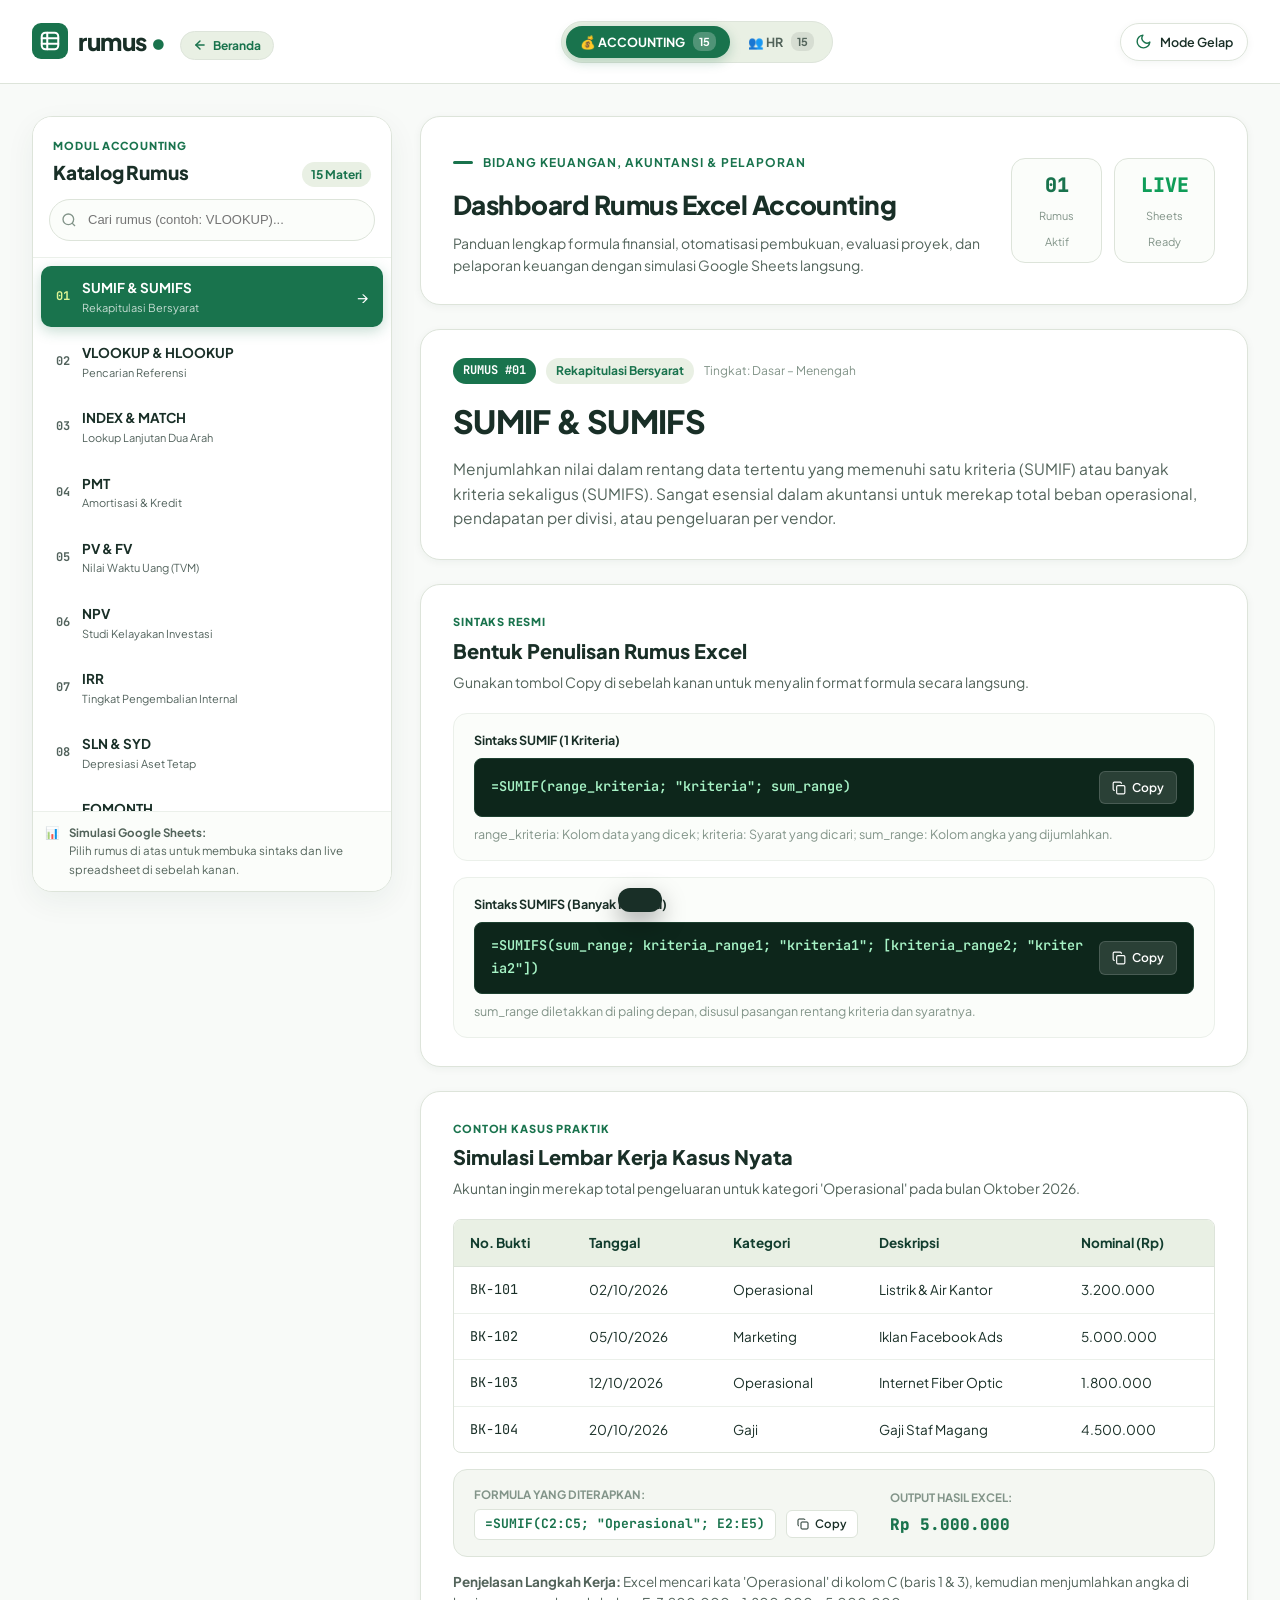
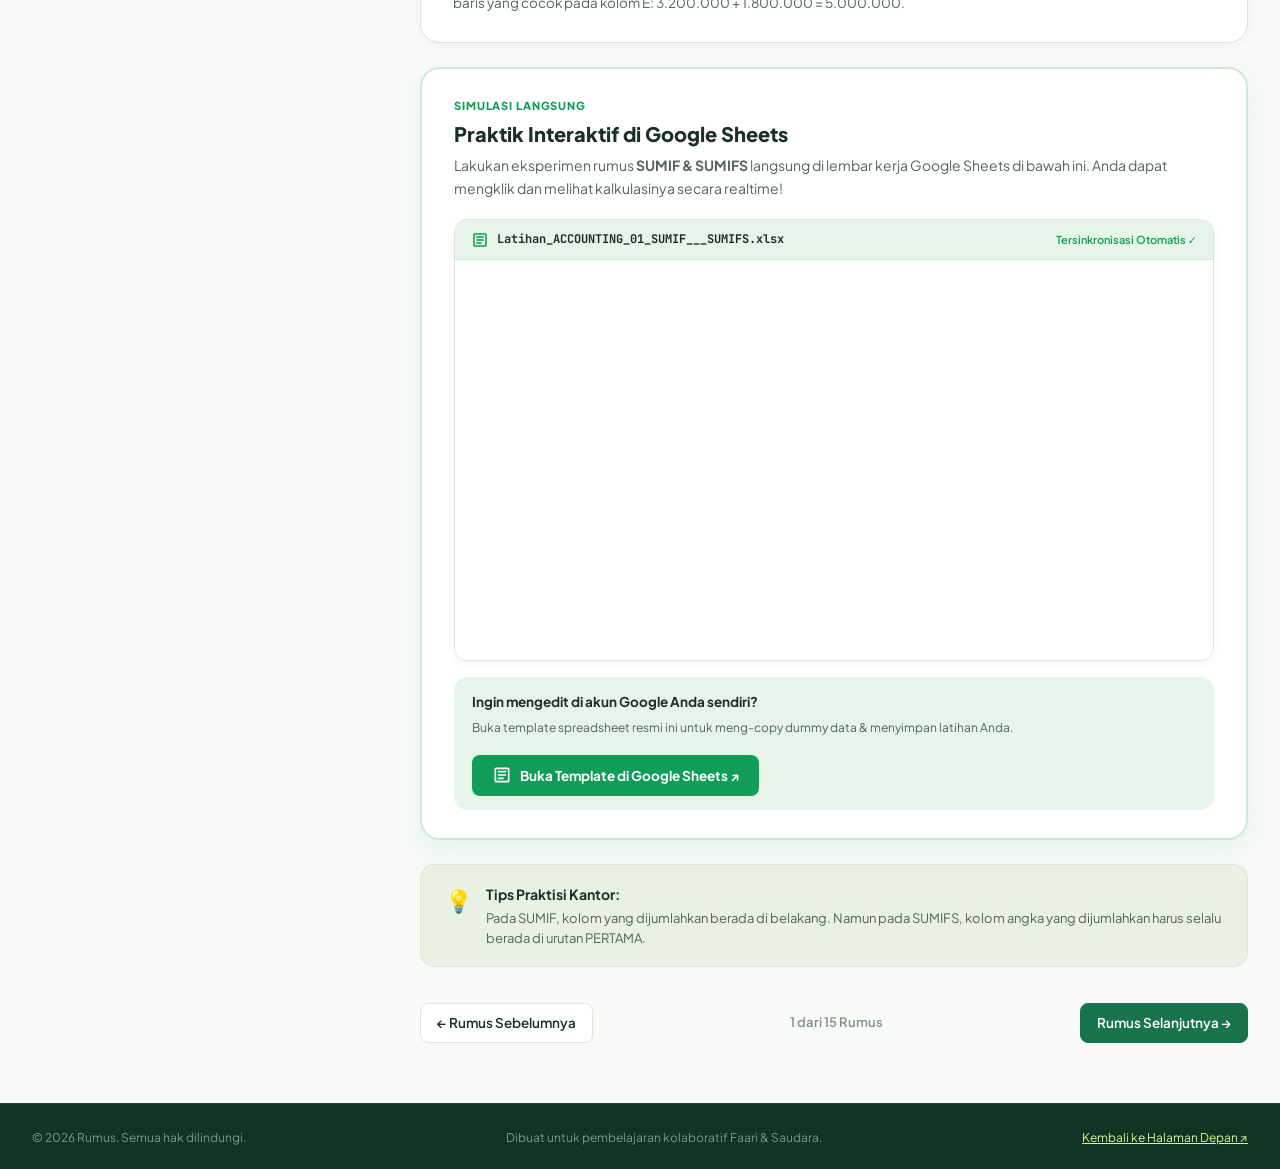
==== course.html @ 9527edfc "feat: restructure into multi-page setup with index.html landing page and course.html dashboard" ====
<!DOCTYPE html>
<html lang="id">
<head>
  <meta charset="UTF-8" />
  <meta name="viewport" content="width=device-width, initial-scale=1.0" />
  <meta name="description" content="Dashboard Interaktif Belajar 30 Rumus Excel Terpenting untuk Accounting & HR dengan Simulasi Live Google Sheets, Dark Mode, Pencarian Cepat, dan Studi Kasus Riil." />
  <title>Dashboard Belajar — Kuasai Excel untuk Accounting &amp; HR</title>

  <!-- Prevent Flash of Unstyled Theme (FOUT) -->
  <script>
    try {
      if (localStorage.getItem("rumus_theme") === "dark") {
        document.documentElement.classList.add("dark-mode");
      }
    } catch(e) {}
  </script>

  <!-- Favicon -->
  <link id="favicon" rel="icon" type="image/svg+xml"
    href="data:image/svg+xml,%3Csvg xmlns='http://www.w3.org/2000/svg' viewBox='0 0 64 64'%3E%3Crect x='4' y='4' width='56' height='56' rx='14' fill='%2319734D'/%3E%3Cpath d='M20 18l8 14-8 14h7l4.5-9 4.5 9h7l-8-14 8-14h-7l-4.5 9-4.5-9z' fill='%23fff'/%3E%3C/svg%3E" />

  <!-- Google Fonts: Plus Jakarta Sans & JetBrains Mono -->
  <link rel="preconnect" href="https://fonts.googleapis.com" />
  <link rel="preconnect" href="https://fonts.gstatic.com" crossorigin />
  <link href="https://fonts.googleapis.com/css2?family=Plus+Jakarta+Sans:wght@400;500;600;700;800&family=JetBrains+Mono:ital,wght@0,400;0,500;0,600;0,700;1,400&display=swap" rel="stylesheet" />

  <link rel="stylesheet" href="style.css" />
</head>
<body class="page-course">

  <!-- ================= 1. DASHBOARD TOPBAR ================= -->
  <header class="navbar navbar--course" id="navbar">
    <div class="container navbar__inner">
      <div class="navbar__brand-group">
        <a href="index.html" class="brand" aria-label="Kembali ke beranda">
          <span class="brand__icon">
            <svg width="22" height="22" viewBox="0 0 24 24" fill="none" stroke="currentColor" stroke-width="2.2" stroke-linecap="round" stroke-linejoin="round">
              <rect width="18" height="18" x="3" y="3" rx="4"/>
              <path d="M3 9h18M3 15h18M9 3v18"/>
            </svg>
          </span>
          <span class="brand__title">rumus <span class="brand__dot">•</span></span>
        </a>
        <a href="index.html" class="brand-back-pill" title="Kembali ke Halaman Depan">
          <svg width="14" height="14" viewBox="0 0 24 24" fill="none" stroke="currentColor" stroke-width="2.5" stroke-linecap="round" stroke-linejoin="round">
            <line x1="19" y1="12" x2="5" y2="12"></line>
            <polyline points="12 19 5 12 12 5"></polyline>
          </svg>
          <span>Beranda</span>
        </a>
      </div>

      <!-- Module Switcher Pill (ACCOUNTING vs HR) -->
      <div class="category-nav" role="tablist" aria-label="Pilih Modul Aktif">
        <button class="category-btn is-active" id="catBtnAccounting" role="tab" aria-selected="true" data-category="accounting" title="Buka Modul Accounting (15 Rumus)">
          <span>💰 ACCOUNTING</span>
          <span class="count-tag">15</span>
        </button>
        <button class="category-btn" id="catBtnHr" role="tab" aria-selected="false" data-category="hr" title="Buka Modul HR (15 Rumus)">
          <span>👥 HR</span>
          <span class="count-tag">15</span>
        </button>
      </div>

      <!-- Actions: Dark Mode & Mobile Sidebar Toggle -->
      <div class="navbar__actions">
        <!-- Dark Mode Toggle Button -->
        <button class="theme-toggle-btn" id="themeToggleBtn" aria-label="Ubah tema tampilan (Terang / Gelap)" title="Ubah tema (Terang / Gelap)">
          <span class="theme-icon theme-icon--sun">
            <svg width="17" height="17" viewBox="0 0 24 24" fill="none" stroke="currentColor" stroke-width="2" stroke-linecap="round" stroke-linejoin="round">
              <circle cx="12" cy="12" r="5"/>
              <line x1="12" y1="1" x2="12" y2="3"/><line x1="12" y1="21" x2="12" y2="23"/>
              <line x1="4.22" y1="4.22" x2="5.64" y2="5.64"/><line x1="18.36" y1="18.36" x2="19.78" y2="19.78"/>
              <line x1="1" y1="12" x2="3" y2="12"/><line x1="21" y1="12" x2="23" y2="12"/>
              <line x1="4.22" y1="19.78" x2="5.64" y2="18.36"/><line x1="18.36" y1="5.64" x2="19.78" y2="4.22"/>
            </svg>
          </span>
          <span class="theme-icon theme-icon--moon">
            <svg width="17" height="17" viewBox="0 0 24 24" fill="none" stroke="currentColor" stroke-width="2" stroke-linecap="round" stroke-linejoin="round">
              <path d="M21 12.79A9 9 0 1 1 11.21 3 7 7 0 0 0 21 12.79z"/>
            </svg>
          </span>
          <span class="theme-label" id="themeLabelText">Mode Gelap</span>
        </button>

        <!-- Mobile Sidebar Toggle -->
        <button class="btn btn--outline btn--sm sidebar-mobile-toggle" id="sidebarToggle" aria-label="Buka daftar rumus">
          <svg width="16" height="16" viewBox="0 0 24 24" fill="none" stroke="currentColor" stroke-width="2">
            <line x1="3" y1="12" x2="21" y2="12"></line>
            <line x1="3" y1="6" x2="21" y2="6"></line>
            <line x1="3" y1="18" x2="21" y2="18"></line>
          </svg>
          <span>Daftar Rumus</span>
        </button>
      </div>
    </div>
  </header>

  <!-- ================= 2. MAIN DASHBOARD WORKBENCH ================= -->
  <main class="course-main">
    <div class="container dashboard-layout">
      
      <!-- ================= LEFT SIDEBAR (STICKY SEARCH + FORMULA LIST) ================= -->
      <aside class="sidebar" id="dashboardSidebar">
        <!-- Sticky Search Header -->
        <div class="sidebar__top-sticky">
          <div class="sidebar__header">
            <div class="sidebar__title-wrap">
              <span class="sidebar__subtitle" id="sidebarCategoryLabel">MODUL ACCOUNTING</span>
              <h1 class="sidebar__title">Katalog Rumus</h1>
            </div>
            <span class="sidebar__counter" id="formulaCounter">15 Materi</span>
          </div>

          <!-- Sticky Search Bar -->
          <div class="sidebar-search">
            <div class="sidebar-search__wrapper">
              <svg class="search-icon" width="16" height="16" viewBox="0 0 24 24" fill="none" stroke="currentColor" stroke-width="2">
                <circle cx="11" cy="11" r="8"/><path d="m21 21-4.3-4.3"/>
              </svg>
              <input 
                type="search" 
                id="sidebarSearchInput" 
                class="sidebar-search__input" 
                placeholder="Cari rumus (contoh: VLOOKUP)..." 
                aria-label="Cari rumus di sidebar" 
                autocomplete="off"
              />
              <button type="button" id="searchClearBtn" class="search-clear-btn" aria-label="Hapus pencarian" hidden>×</button>
            </div>
          </div>
        </div>

        <!-- Formula List Container (Scrollable) -->
        <nav class="sidebar__list" id="formulaSidebarList" role="tablist" aria-orientation="vertical">
          <!-- Populated by script.js -->
        </nav>

        <!-- Sidebar Footer Tip -->
        <div class="sidebar__footer">
          <div class="tip-card">
            <div class="tip-card__icon">📊</div>
            <div class="tip-card__text">
              <strong>Simulasi Google Sheets:</strong>
              <p>Pilih rumus di atas untuk membuka sintaks dan live spreadsheet di sebelah kanan.</p>
            </div>
          </div>
        </div>
      </aside>

      <!-- ================= RIGHT CONTENT AREA ================= -->
      <section class="content-stage" id="contentStage">
        <!-- Overview Banner -->
        <div class="content-banner" id="moduleBanner">
          <div class="content-banner__text">
            <div class="tag-label">
              <span class="tag-label__bar"></span>
              <span id="bannerTagText">BIDANG KEUANGAN, AKUNTANSI &amp; PELAPORAN</span>
            </div>
            <h2 class="content-banner__title" id="bannerTitle">Dashboard Rumus Excel Accounting</h2>
            <p class="content-banner__desc" id="bannerDesc">
              Panduan lengkap formula finansial, otomatisasi pembukuan, evaluasi proyek, dan pelaporan keuangan dengan simulasi Google Sheets langsung.
            </p>
          </div>
          <div class="content-banner__stats">
            <div class="stat-pill">
              <strong id="statActiveNum">01</strong>
              <span>Rumus Aktif</span>
            </div>
            <div class="stat-pill">
              <strong style="color: #0F9D58;">LIVE</strong>
              <span>Sheets Ready</span>
            </div>
          </div>
        </div>

        <!-- Formula Detail Container (Dynamic Content) -->
        <article class="formula-view" id="formulaDetailContainer">
          <!-- Populated by script.js -->
        </article>
      </section>

    </div>
  </main>

  <!-- ================= 3. FOOTER ================= -->
  <footer class="footer-dark footer-dark--compact">
    <div class="container footer-dark__inner">
      <div class="footer-bottom">
        <p>© 2026 Rumus. Semua hak dilindungi.</p>
        <p>Dibuat untuk pembelajaran kolaboratif Faari &amp; Saudara.</p>
        <p><a href="index.html" style="color: var(--c-lime); text-decoration: underline;">Kembali ke Halaman Depan ↗</a></p>
      </div>
    </div>
  </footer>

  <!-- Toast Notification Pop-up -->
  <div class="toast" id="toast" role="status" aria-live="polite"></div>

  <!-- JavaScript Bundle -->
  <script src="script.js"></script>
</body>
</html>
---- style.css ----
/* ==========================================================
   rumus • — Master Unified Stylesheet
   Kombinasi Sempurna Desain Figma Asli + Dashboard 30 Rumus:
   1. Navbar Lengkap & Responsif dengan Menu Utama & Kategori Switcher
   2. Hero Section dengan Live Excel Interactive Mockup
   3. Strip 3 Keunggulan (30 Formula, Live Google Sheets, 1-Click Copy)
   4. 3 Kartu Kursus Pilihan dengan visual tabel & grafik
   5. Interactive Workbench Dashboard (Sidebar Sticky Search + Content Stage)
   6. Live Google Sheets Embedded Simulator & CTA Button (#0F9D58)
   7. Standalone Practice Tables dengan Realtime Cleansing Demo
   8. Dark Forest Green Footer
   9. Full Dark Mode Support dengan CSS Variables & Transisi Mulus
   ========================================================== */

/* ---------- 1. Design Variables & Color Palettes ---------- */
:root {
  /* Brand Green Tones */
  --c-primary: #19734d;          /* Hijau rumus utama */
  --c-primary-hover: #12573a;
  --c-primary-dark: #123d2e;     /* Deep forest green */
  --c-lime: #ddf494;             /* Aksen neon / stiker */
  --c-lime-dark: #123d2e;

  /* Google Sheets Brand Colors */
  --c-sheets: #0F9D58;           /* Google Sheets official green */
  --c-sheets-hover: #0b8043;
  --c-sheets-light: #e6f4ea;
  --c-sheets-border: #ceead6;

  /* Theme Dependent Colors (Light Mode Default) */
  --c-bg: #f8faf8;               /* Background halaman */
  --c-surface: #ffffff;          /* Background kartu & sidebar */
  --c-surface-subtle: #fbfdfa;   /* Subtle background */
  --c-topbar-bg: rgba(255, 255, 255, 0.94);
  --c-text-main: #192f27;        /* Teks judul utama */
  --c-text-body: #53645b;        /* Teks paragraf / deskripsi */
  --c-text-muted: #829489;       /* Teks sekunder / placeholder */
  
  --c-border: #dde4da;           /* Garis batas kartu */
  --c-border-light: #ebf0ea;     /* Garis batas halus */
  --c-border-hover: #19734d;

  --c-sage-card: #e9f0e4;        /* Latar kartu aksen & active tab */
  --c-sage-light: #f4f7f2;       /* Baris alternate / formula background */
  
  --c-footer-bg: #0f3525;        /* Dark green background footer */
  --c-footer-text: #a4beaf;

  /* Code Block Colors (Terminal style) */
  --c-code-bg: #0d261b;          /* Dark code block background */
  --c-code-text: #a7f3c6;        /* Green phosphor code text */
  --c-code-border: #1d4030;      /* Code block border */
  --c-copy-bg: rgba(255, 255, 255, 0.12);
  --c-copy-text: #ffffff;
  --c-copy-hover: #19734d;

  /* Dimensions & Radius */
  --nav-h: 84px;
  --sidebar-w: 360px;
  --radius-sm: 8px;
  --radius-md: 14px;
  --radius-lg: 20px;
  --radius-pill: 9999px;

  /* Shadows */
  --shadow-sm: 0 2px 8px rgba(18, 61, 46, 0.05);
  --shadow-card: 0 10px 30px rgba(18, 61, 46, 0.06);
  --shadow-hover: 0 14px 34px rgba(18, 61, 46, 0.12);
  --shadow-sheet: 0 20px 48px rgba(18, 61, 46, 0.08);

  /* Fonts */
  --font-sans: 'Plus Jakarta Sans', system-ui, -apple-system, sans-serif;
  --font-mono: 'JetBrains Mono', Consolas, monospace;

  /* Transitions */
  --theme-transition: background-color 0.25s ease, color 0.25s ease, border-color 0.25s ease, box-shadow 0.25s ease;
}

/* ---------- 2. Dark Mode Overrides ---------- */
html.dark-mode,
body.dark-mode {
  --c-primary: #21a366;          /* Hijau lebih cerah untuk kontras dark */
  --c-primary-hover: #2ec17b;
  --c-primary-dark: #0a1b12;

  --c-sheets-light: #132b1d;
  --c-sheets-border: #1f4a2f;

  --c-bg: #0c1511;               /* Deep dark forest background */
  --c-surface: #122119;          /* Dark card surface */
  --c-surface-subtle: #0f1c15;
  --c-topbar-bg: rgba(18, 33, 25, 0.94);
  --c-text-main: #f0f7f2;        /* Bright clean text */
  --c-text-body: #a9beaf;        /* Muted light text */
  --c-text-muted: #6e8475;

  --c-border: #213a2d;           /* Dark borders */
  --c-border-light: #192d22;
  --c-border-hover: #21a366;

  --c-sage-card: #183324;        /* Dark sage container */
  --c-sage-light: #14281e;       /* Dark alternate row */

  --c-footer-bg: #070d0a;        /* Even darker footer */
  --c-footer-text: #8ea797;

  /* Code block */
  --c-code-bg: #08120c;
  --c-code-text: #6ee7b7;
  --c-code-border: #1a3827;
  --c-copy-bg: rgba(255, 255, 255, 0.08);
  --c-copy-text: #e2ebe5;
  --c-copy-hover: #21a366;

  --shadow-sm: 0 2px 8px rgba(0, 0, 0, 0.35);
  --shadow-card: 0 10px 30px rgba(0, 0, 0, 0.45);
  --shadow-hover: 0 14px 34px rgba(0, 0, 0, 0.6);
  --shadow-sheet: 0 20px 48px rgba(0, 0, 0, 0.5);
}

/* ---------- 3. Reset & Base Typography ---------- */
*, *::before, *::after {
  box-sizing: border-box;
  margin: 0;
  padding: 0;
  transition: var(--theme-transition);
}

*::before, *::after {
  transition: none;
}

html {
  scroll-behavior: smooth;
  scroll-padding-top: calc(var(--nav-h) + 16px);
}

body {
  font-family: var(--font-sans);
  background-color: var(--c-bg);
  color: var(--c-text-main);
  line-height: 1.6;
  -webkit-font-smoothing: antialiased;
}

a {
  color: inherit;
  text-decoration: none;
}

button {
  font: inherit;
  cursor: pointer;
  border: none;
  background: none;
  color: inherit;
}

.container {
  width: 100%;
  max-width: 1440px;
  margin-inline: auto;
  padding-inline: 32px;
}

.text-right { text-align: right !important; }
.font-mono { font-family: var(--font-mono) !important; }
.font-medium { font-weight: 500 !important; }
.font-semibold { font-weight: 600 !important; }

/* Buttons */
.btn {
  display: inline-flex;
  align-items: center;
  justify-content: center;
  gap: 8px;
  font-weight: 600;
  border-radius: var(--radius-sm);
  transition: all 0.2s cubic-bezier(0.4, 0, 0.2, 1);
  white-space: nowrap;
}

.btn:hover {
  transform: translateY(-2px);
}

.btn--primary {
  background: var(--c-primary);
  color: #ffffff;
  border: 1px solid var(--c-primary);
}

.btn--primary:hover {
  background: var(--c-primary-hover);
  border-color: var(--c-primary-hover);
  box-shadow: 0 6px 20px rgba(25, 115, 77, 0.3);
}

.btn--outline {
  background: var(--c-surface);
  color: var(--c-text-main);
  border: 1px solid var(--c-border);
}

.btn--outline:hover {
  border-color: var(--c-primary);
  background: var(--c-sage-card);
  color: var(--c-primary);
}

.btn--sm {
  height: 40px;
  padding: 0 16px;
  font-size: 13.5px;
}

.btn--lg {
  height: 52px;
  padding: 0 24px;
  font-size: 15px;
  border-radius: 10px;
}

/* Tag label with green line (— AKADEMI EXCEL...) */
.tag-label {
  display: inline-flex;
  align-items: center;
  gap: 10px;
  font-size: 12px;
  font-weight: 700;
  letter-spacing: 0.08em;
  color: var(--c-primary);
  text-transform: uppercase;
  margin-bottom: 12px;
}

.tag-label__bar {
  width: 20px;
  height: 3px;
  background-color: var(--c-primary);
  border-radius: 2px;
}

/* ==========================================================
   4. MAIN NAVBAR
   ========================================================== */
.navbar {
  position: sticky;
  top: 0;
  z-index: 200;
  height: var(--nav-h);
  background: var(--c-topbar-bg);
  backdrop-filter: blur(14px);
  border-bottom: 1px solid var(--c-border);
}

.navbar__inner {
  height: 100%;
  display: flex;
  align-items: center;
  justify-content: space-between;
  gap: 20px;
}

/* Brand */
.brand {
  display: inline-flex;
  align-items: center;
  gap: 10px;
}

.brand__icon {
  width: 36px;
  height: 36px;
  border-radius: 9px;
  background: var(--c-primary);
  color: #ffffff;
  display: grid;
  place-items: center;
  transition: transform 0.2s ease;
}

.brand:hover .brand__icon {
  transform: rotate(-6deg) scale(1.05);
}

.brand__title {
  font-size: 24px;
  font-weight: 800;
  letter-spacing: -0.02em;
  color: var(--c-text-main);
}

.brand__dot {
  color: var(--c-primary);
}

/* Main Nav Menu */
.nav-links {
  display: flex;
  align-items: center;
  gap: 24px;
}

.nav-link {
  font-size: 14.5px;
  font-weight: 600;
  color: var(--c-text-body);
  padding: 6px 4px;
  position: relative;
  transition: color 0.2s;
}

.nav-link:hover,
.nav-link.is-active {
  color: var(--c-primary);
}

.nav-link.is-active::after {
  content: "";
  position: absolute;
  bottom: -4px;
  left: 0;
  right: 0;
  height: 2px;
  background: var(--c-primary);
  border-radius: 2px;
}

.navbar__actions {
  display: flex;
  align-items: center;
  gap: 12px;
}

/* Category Pill Switcher in Navbar */
.category-nav {
  display: inline-flex;
  background: var(--c-sage-card);
  border: 1px solid var(--c-border);
  border-radius: var(--radius-pill);
  padding: 4px;
  gap: 4px;
}

.category-btn {
  display: inline-flex;
  align-items: center;
  gap: 8px;
  padding: 6px 14px;
  border-radius: var(--radius-pill);
  font-size: 12.5px;
  font-weight: 700;
  color: var(--c-text-body);
  transition: all 0.2s ease;
}

.category-btn:hover {
  color: var(--c-text-main);
}

.category-btn.is-active {
  background: var(--c-primary);
  color: #ffffff;
  box-shadow: 0 4px 12px rgba(25, 115, 77, 0.25);
}

.category-btn .count-tag {
  font-size: 11px;
  font-weight: 700;
  background: rgba(255, 255, 255, 0.24);
  padding: 1px 6px;
  border-radius: 8px;
}

.category-btn:not(.is-active) .count-tag {
  background: rgba(0, 0, 0, 0.08);
  color: var(--c-text-body);
}

/* Dark Mode Toggle Button */
.theme-toggle-btn {
  display: inline-flex;
  align-items: center;
  gap: 8px;
  height: 38px;
  padding: 0 14px;
  background: var(--c-surface);
  border: 1px solid var(--c-border);
  border-radius: var(--radius-pill);
  color: var(--c-text-main);
  font-size: 12.5px;
  font-weight: 600;
  box-shadow: var(--shadow-sm);
  transition: all 0.2s ease;
}

.theme-toggle-btn:hover {
  border-color: var(--c-primary);
  color: var(--c-primary);
  transform: translateY(-1px);
}

.theme-icon {
  display: inline-flex;
  align-items: center;
  justify-content: center;
  color: var(--c-primary);
}

html:not(.dark-mode) .theme-icon--sun { display: none; }
html:not(.dark-mode) .theme-icon--moon { display: inline-flex; }

html.dark-mode .theme-icon--sun { display: inline-flex; color: var(--c-lime); }
html.dark-mode .theme-icon--moon { display: none; }

.navbar__toggle {
  display: none;
  flex-direction: column;
  justify-content: center;
  gap: 5px;
  width: 38px;
  height: 38px;
  padding: 8px;
  background: var(--c-surface);
  border: 1px solid var(--c-border);
  border-radius: var(--radius-sm);
}

.navbar__toggle span {
  display: block;
  width: 100%;
  height: 2px;
  background: var(--c-text-main);
  border-radius: 2px;
  transition: transform 0.2s, opacity 0.2s;
}

/* ==========================================================
   5. HERO SECTION (FIGMA SPEC)
   ========================================================== */
.hero {
  padding: 56px 0 80px;
  position: relative;
  overflow: hidden;
}

.hero__inner {
  display: grid;
  grid-template-columns: 1.05fr 1.15fr;
  align-items: center;
  gap: 60px;
}

.hero__title {
  font-size: 52px;
  font-weight: 800;
  line-height: 1.12;
  letter-spacing: -0.03em;
  color: var(--c-text-main);
  margin-bottom: 20px;
}

.text-highlight {
  color: var(--c-primary);
}

.hero__desc {
  font-size: 17px;
  line-height: 1.65;
  color: var(--c-text-body);
  margin-bottom: 32px;
  max-width: 520px;
}

.hero__actions {
  display: flex;
  align-items: center;
  gap: 14px;
  flex-wrap: wrap;
  margin-bottom: 28px;
}

.hero__subnote {
  display: flex;
  align-items: center;
  gap: 8px;
  font-size: 13.5px;
  color: var(--c-text-muted);
}

.check-icon {
  color: var(--c-primary);
  flex-shrink: 0;
}

/* Visual Mockup Excel Kanan */
.hero__visual-wrap {
  position: relative;
}

.badge-sparkle {
  position: absolute;
  top: -18px;
  right: 28px;
  background: var(--c-lime);
  color: var(--c-lime-dark);
  font-size: 12px;
  font-weight: 700;
  padding: 8px 16px;
  border-radius: var(--radius-pill);
  display: inline-flex;
  align-items: center;
  gap: 6px;
  transform: rotate(3deg);
  box-shadow: 0 4px 14px rgba(0, 0, 0, 0.08);
  z-index: 10;
}

.sheet-container {
  background: var(--c-sage-card);
  border-radius: var(--radius-lg);
  padding: 24px;
  box-shadow: var(--shadow-sheet);
  border: 1px solid var(--c-border);
}

.sheet-card__top {
  display: flex;
  justify-content: space-between;
  align-items: center;
  margin-bottom: 16px;
  font-size: 12px;
  font-weight: 700;
  letter-spacing: 0.05em;
  color: var(--c-primary-dark);
}

html.dark-mode .sheet-card__top {
  color: var(--c-lime);
}

.sheet-card__top-left {
  display: flex;
  align-items: center;
  gap: 8px;
}

.sheet-card__step {
  font-family: var(--font-mono);
  background: rgba(25, 115, 77, 0.15);
  color: var(--c-primary);
  padding: 2px 8px;
  border-radius: 6px;
}

/* Inner Excel Window */
.excel-win {
  background: var(--c-surface);
  border-radius: var(--radius-md);
  border: 1px solid var(--c-border);
  overflow: hidden;
  box-shadow: var(--shadow-card);
}

.excel-win__header {
  background: var(--c-primary-dark);
  color: #ffffff;
  padding: 10px 16px;
  display: flex;
  justify-content: space-between;
  align-items: center;
  font-size: 12px;
  font-weight: 600;
}

.excel-win__file {
  font-family: var(--font-mono);
}

.excel-win__saved {
  color: var(--c-lime);
  font-size: 11px;
}

.excel-win__formula-bar {
  display: flex;
  align-items: center;
  background: var(--c-surface-subtle);
  border-bottom: 1px solid var(--c-border);
  padding: 8px 12px;
  gap: 10px;
  font-family: var(--font-mono);
  font-size: 13px;
}

.cell-id {
  font-weight: 700;
  color: var(--c-primary);
  min-width: 28px;
}

.fx-sym {
  color: var(--c-text-muted);
  font-weight: 700;
  padding-right: 6px;
  border-right: 1px solid var(--c-border);
}

.fx-text {
  color: var(--c-primary);
  font-weight: 600;
}

/* Grid Table di Mockup */
.excel-grid {
  padding: 10px 14px 14px;
}

.excel-row {
  display: grid;
  grid-template-columns: 28px 1fr 1fr 0.8fr 1.2fr;
  align-items: center;
  padding: 6px 8px;
  font-size: 12.5px;
  border-bottom: 1px solid var(--c-border-light);
}

.excel-row--col-letters {
  font-family: var(--font-mono);
  font-weight: 700;
  color: var(--c-text-muted);
  text-align: center;
  background: var(--c-surface-subtle);
  border-radius: 4px;
  border-bottom: none;
  padding: 4px 8px;
  margin-bottom: 4px;
}

.excel-row--head {
  font-weight: 700;
  color: var(--c-text-main);
  background: var(--c-sage-light);
  border-radius: 4px;
}

.excel-row.is-matched {
  background: rgba(25, 115, 77, 0.08);
}

.c--col-0 {
  font-family: var(--font-mono);
  font-size: 11px;
  color: var(--c-text-muted);
  text-align: center;
}

.excel-summary-bar {
  margin-top: 12px;
  padding: 10px 12px;
  background: var(--c-sage-card);
  border-radius: var(--radius-sm);
  display: flex;
  justify-content: space-between;
  align-items: center;
}

.summary-label {
  font-size: 12px;
  font-weight: 700;
  color: var(--c-text-main);
}

.summary-box output {
  font-family: var(--font-mono);
  font-size: 14px;
  font-weight: 700;
  color: var(--c-primary);
}

.excel-tabs {
  display: flex;
  align-items: center;
  gap: 6px;
  margin-top: 12px;
  padding-top: 10px;
  border-top: 1px solid var(--c-border-light);
  font-size: 11.5px;
}

.tab-item {
  padding: 4px 10px;
  border-radius: 4px;
  color: var(--c-text-muted);
  background: var(--c-surface-subtle);
}

.tab-item.is-active {
  background: var(--c-primary);
  color: #ffffff;
  font-weight: 600;
}

.tab-plus {
  font-weight: 700;
}

/* Floating Feedback Pill */
.feedback-pill {
  position: absolute;
  bottom: -24px;
  left: 20px;
  background: var(--c-surface);
  border: 1px solid var(--c-border);
  padding: 12px 18px;
  border-radius: var(--radius-md);
  box-shadow: var(--shadow-card);
  display: flex;
  align-items: center;
  gap: 12px;
  z-index: 10;
}

.feedback-pill__icon {
  width: 32px;
  height: 32px;
  border-radius: 50%;
  background: var(--c-primary);
  color: #ffffff;
  display: grid;
  place-items: center;
  flex-shrink: 0;
}

.feedback-pill__content strong {
  display: block;
  font-size: 13.5px;
  color: var(--c-text-main);
}

.feedback-pill__content span {
  font-size: 12px;
  color: var(--c-text-muted);
}

/* ==========================================================
   6. PERKS STRIP (3 KEUNGGULAN)
   ========================================================== */
.perks-strip {
  background: var(--c-surface);
  border-block: 1px solid var(--c-border);
  padding: 32px 0;
}

.perks-strip__inner {
  display: flex;
  align-items: center;
  justify-content: space-between;
  gap: 32px;
  flex-wrap: wrap;
}

.perks__headline {
  font-size: 20px;
  font-weight: 800;
  color: var(--c-text-main);
  max-width: 320px;
  line-height: 1.3;
}

.perk-item {
  display: flex;
  align-items: center;
  gap: 14px;
}

.perk-item__icon {
  width: 44px;
  height: 44px;
  border-radius: 12px;
  background: var(--c-sage-card);
  color: var(--c-primary);
  display: grid;
  place-items: center;
  flex-shrink: 0;
}

.perk-item__text strong {
  display: block;
  font-size: 14.5px;
  font-weight: 700;
  color: var(--c-text-main);
}

.perk-item__text span {
  font-size: 12.5px;
  color: var(--c-text-muted);
}

/* ==========================================================
   7. KURSUS PILIHAN (3 CARDS)
   ========================================================== */
.section-courses {
  padding: 80px 0;
}

.section-head-split {
  display: flex;
  justify-content: space-between;
  align-items: flex-end;
  margin-bottom: 36px;
  gap: 20px;
}

.section-head-title {
  font-size: 32px;
  font-weight: 800;
  letter-spacing: -0.02em;
  color: var(--c-text-main);
}

.section-head-desc {
  font-size: 15px;
  color: var(--c-text-body);
  max-width: 640px;
  margin-top: 6px;
}

.course-cards-grid {
  display: grid;
  grid-template-columns: repeat(3, 1fr);
  gap: 28px;
}

.course-card {
  background: var(--c-surface);
  border: 1px solid var(--c-border);
  border-radius: var(--radius-lg);
  overflow: hidden;
  box-shadow: var(--shadow-sm);
  display: flex;
  flex-direction: column;
  transition: transform 0.25s, box-shadow 0.25s;
}

.course-card:hover {
  transform: translateY(-4px);
  box-shadow: var(--shadow-hover);
  border-color: var(--c-border-hover);
}

.course-card__preview {
  height: 200px;
  padding: 20px;
  display: flex;
  flex-direction: column;
  justify-content: space-between;
  position: relative;
}

.course-card__preview--sage {
  background: var(--c-sage-card);
}

.course-card__preview--dark {
  background: var(--c-primary-dark);
  color: #ffffff;
}

.preview-meta {
  display: flex;
  justify-content: space-between;
  align-items: center;
  font-size: 11px;
  font-weight: 700;
  letter-spacing: 0.06em;
  color: var(--c-primary);
}

.course-card__preview--dark .preview-meta {
  color: var(--c-lime);
}

/* Preview Table */
.preview-table {
  background: var(--c-surface);
  border-radius: var(--radius-sm);
  padding: 10px 12px;
  font-size: 11.5px;
  border: 1px solid var(--c-border);
}

.ptable-head {
  display: grid;
  grid-template-columns: 1fr 1fr 1fr;
  font-weight: 700;
  color: var(--c-text-muted);
  border-bottom: 1px solid var(--c-border-light);
  padding-bottom: 4px;
}

.ptable-row {
  display: grid;
  grid-template-columns: 1fr 1fr 1fr;
  padding-top: 4px;
  color: var(--c-text-main);
}

.ptable-row--total {
  font-weight: 700;
  color: var(--c-primary);
  border-top: 1px solid var(--c-border-light);
  margin-top: 4px;
  padding-top: 4px;
}

/* Preview Center Calc (Card 2) */
.preview-center-calc {
  text-align: center;
  margin-block: auto;
}

.preview-formula-huge {
  font-family: var(--font-mono);
  font-size: 26px;
  font-weight: 800;
  color: var(--c-lime);
}

.preview-tags {
  display: flex;
  justify-content: center;
  gap: 8px;
  margin: 8px 0;
}

.preview-tags span {
  font-family: var(--font-mono);
  font-size: 11px;
  background: rgba(255, 255, 255, 0.12);
  padding: 3px 8px;
  border-radius: 4px;
}

.preview-hint {
  font-size: 12px;
  color: #a4beaf;
}

/* Preview Metrics (Card 3) */
.preview-metrics {
  display: flex;
  align-items: flex-end;
  justify-content: space-between;
  gap: 16px;
}

.chart-box {
  background: var(--c-surface);
  border-radius: var(--radius-sm);
  padding: 10px;
  border: 1px solid var(--c-border);
  flex: 1;
}

.chart-title {
  font-size: 10.5px;
  font-weight: 700;
  color: var(--c-text-muted);
  display: block;
  margin-bottom: 8px;
}

.chart-bars {
  display: flex;
  align-items: flex-end;
  gap: 6px;
  height: 48px;
}

.cbar {
  flex: 1;
  background: var(--c-primary);
  border-radius: 3px 3px 0 0;
}

.cbar--light {
  background: var(--c-lime);
}

.kpi-box {
  background: var(--c-surface);
  border-radius: var(--radius-sm);
  padding: 10px 14px;
  border: 1px solid var(--c-border);
}

.kpi-title {
  font-size: 10px;
  font-weight: 700;
  color: var(--c-text-muted);
  display: block;
}

.kpi-val {
  font-size: 20px;
  font-weight: 800;
  color: var(--c-primary);
  display: block;
}

.kpi-sub {
  font-size: 10.5px;
  color: var(--c-primary);
  font-weight: 700;
}

/* Card Body */
.course-card__body {
  padding: 24px;
  display: flex;
  flex-direction: column;
  flex: 1;
}

.card-badges {
  display: flex;
  align-items: center;
  gap: 8px;
  margin-bottom: 12px;
}

.badge-level {
  font-size: 11px;
  font-weight: 700;
  padding: 3px 8px;
  border-radius: 6px;
}

.badge-level--green {
  background: rgba(25, 115, 77, 0.12);
  color: var(--c-primary);
}

.badge-time {
  font-size: 11.5px;
  color: var(--c-text-muted);
}

.course-card__title {
  font-size: 19px;
  font-weight: 700;
  color: var(--c-text-main);
  line-height: 1.35;
  margin-bottom: 10px;
}

.course-card__desc {
  font-size: 13.5px;
  color: var(--c-text-body);
  line-height: 1.6;
  margin-bottom: 20px;
}

.course-card__footer {
  margin-top: auto;
  padding-top: 16px;
  border-top: 1px solid var(--c-border-light);
  display: flex;
  justify-content: space-between;
  align-items: center;
}

.course-author {
  font-size: 12.5px;
  color: var(--c-text-muted);
}

.course-link {
  font-size: 13px;
  font-weight: 700;
  color: var(--c-primary);
}

/* ==========================================================
   8. MAIN DASHBOARD: 30 FORMULA WORKBENCH
   ========================================================== */
.section-dashboard-wrapper {
  padding: 80px 0 60px;
  background: var(--c-surface-subtle);
  border-top: 1px solid var(--c-border);
}

.dashboard-header-area {
  margin-bottom: 32px;
}

/* Dashboard Switcher Bar */
.dashboard-switcher-bar {
  display: grid;
  grid-template-columns: 1fr 1fr;
  gap: 16px;
  margin-top: 24px;
}

.dash-switch-btn {
  display: flex;
  align-items: center;
  gap: 14px;
  padding: 16px 20px;
  background: var(--c-surface);
  border: 2px solid var(--c-border);
  border-radius: var(--radius-md);
  text-align: left;
  transition: all 0.25s ease;
  box-shadow: var(--shadow-sm);
}

.dash-switch-btn:hover {
  border-color: var(--c-primary);
  transform: translateY(-2px);
}

.dash-switch-btn.is-active {
  border-color: var(--c-primary);
  background: var(--c-sage-card);
  box-shadow: 0 6px 20px rgba(25, 115, 77, 0.15);
}

.dash-switch-icon {
  font-size: 28px;
}

.dash-switch-text strong {
  display: block;
  font-size: 15px;
  color: var(--c-text-main);
  margin-bottom: 2px;
}

.dash-switch-text span {
  font-size: 12.5px;
  color: var(--c-text-body);
}

/* Two-column layout */
.dashboard-layout {
  display: grid;
  grid-template-columns: var(--sidebar-w) 1fr;
  gap: 28px;
  align-items: flex-start;
}

/* LEFT SIDEBAR (Sticky Search + Scrollable List) */
.sidebar {
  background: var(--c-surface);
  border: 1px solid var(--c-border);
  border-radius: var(--radius-lg);
  overflow: hidden;
  box-shadow: var(--shadow-card);
  position: sticky;
  top: calc(var(--nav-h) + 20px);
  max-height: calc(100vh - var(--nav-h) - 40px);
  display: flex;
  flex-direction: column;
}

.sidebar__top-sticky {
  position: sticky;
  top: 0;
  z-index: 10;
  background: var(--c-surface);
  border-bottom: 1px solid var(--c-border-light);
}

.sidebar__header {
  padding: 20px 20px 12px;
  display: flex;
  justify-content: space-between;
  align-items: flex-end;
}

.sidebar__subtitle {
  font-size: 11px;
  font-weight: 800;
  letter-spacing: 0.08em;
  color: var(--c-primary);
  display: block;
  margin-bottom: 2px;
}

.sidebar__title {
  font-size: 19px;
  font-weight: 800;
  letter-spacing: -0.01em;
  color: var(--c-text-main);
}

.sidebar__counter {
  font-size: 12px;
  font-weight: 700;
  background: var(--c-sage-card);
  color: var(--c-primary);
  padding: 3px 9px;
  border-radius: var(--radius-pill);
}

/* Sticky Search Input */
.sidebar-search {
  padding: 0 16px 16px;
}

.sidebar-search__wrapper {
  position: relative;
  display: flex;
  align-items: center;
}

.search-icon {
  position: absolute;
  left: 12px;
  color: var(--c-text-muted);
  pointer-events: none;
}

.sidebar-search__input {
  width: 100%;
  height: 42px;
  padding: 0 36px 0 38px;
  background: var(--c-surface-subtle);
  border: 1.5px solid var(--c-border);
  border-radius: var(--radius-pill);
  font-size: 13px;
  color: var(--c-text-main);
  transition: all 0.2s;
}

.sidebar-search__input:focus {
  outline: none;
  border-color: var(--c-primary);
  background: var(--c-surface);
  box-shadow: 0 0 0 3px rgba(25, 115, 77, 0.15);
}

.search-clear-btn {
  position: absolute;
  right: 12px;
  font-size: 16px;
  color: var(--c-text-muted);
  padding: 2px 6px;
}

/* Scrollable Formula List */
.sidebar__list {
  flex: 1;
  overflow-y: auto;
  padding: 8px;
  display: flex;
  flex-direction: column;
  gap: 4px;
}

.sidebar__item {
  width: 100%;
  text-align: left;
  display: flex;
  align-items: center;
  gap: 12px;
  padding: 10px 14px;
  border-radius: 10px;
  transition: all 0.2s ease;
  border: 1px solid transparent;
}

.sidebar__item:hover {
  background: var(--c-sage-light);
  border-color: var(--c-border-light);
}

.sidebar__item.is-active {
  background: var(--c-primary);
  color: #ffffff;
  box-shadow: 0 4px 14px rgba(25, 115, 77, 0.25);
}

.item-num {
  font-family: var(--font-mono);
  font-size: 12px;
  font-weight: 700;
  opacity: 0.75;
}

.sidebar__item.is-active .item-num {
  opacity: 1;
  color: var(--c-lime);
}

.item-info {
  flex: 1;
  min-width: 0;
}

.item-title {
  display: block;
  font-size: 13.5px;
  font-weight: 700;
  white-space: nowrap;
  overflow: hidden;
  text-overflow: ellipsis;
}

.item-tag {
  display: block;
  font-size: 11px;
  opacity: 0.75;
  white-space: nowrap;
  overflow: hidden;
  text-overflow: ellipsis;
}

.item-arrow {
  opacity: 0;
  transform: translateX(-4px);
  transition: all 0.2s;
}

.sidebar__item.is-active .item-arrow {
  opacity: 1;
  transform: translateX(0);
}

.sidebar__footer {
  padding: 12px;
  border-top: 1px solid var(--c-border-light);
  background: var(--c-surface-subtle);
}

.tip-card {
  display: flex;
  gap: 10px;
  font-size: 11.5px;
  color: var(--c-text-body);
}

.sidebar-no-results {
  padding: 32px 16px;
  text-align: center;
  color: var(--c-text-muted);
  font-size: 13px;
}

/* RIGHT CONTENT STAGE */
.content-stage {
  display: flex;
  flex-direction: column;
  gap: 24px;
}

/* Banner */
.content-banner {
  background: var(--c-surface);
  border: 1px solid var(--c-border);
  border-radius: var(--radius-lg);
  padding: 28px 32px;
  box-shadow: var(--shadow-sm);
  display: flex;
  justify-content: space-between;
  align-items: center;
  gap: 24px;
}

.content-banner__title {
  font-size: 26px;
  font-weight: 800;
  letter-spacing: -0.02em;
  color: var(--c-text-main);
  margin-bottom: 6px;
}

.content-banner__desc {
  font-size: 14px;
  color: var(--c-text-body);
  max-width: 580px;
}

.content-banner__stats {
  display: flex;
  gap: 12px;
}

.stat-pill {
  background: var(--c-surface-subtle);
  border: 1px solid var(--c-border);
  padding: 10px 18px;
  border-radius: var(--radius-md);
  text-align: center;
}

.stat-pill strong {
  display: block;
  font-size: 20px;
  font-weight: 800;
  color: var(--c-primary);
  font-family: var(--font-mono);
}

.stat-pill span {
  font-size: 11px;
  color: var(--c-text-muted);
}

/* Dynamic Formula Detail Container */
.formula-view {
  display: flex;
  flex-direction: column;
  gap: 24px;
}

.view-header {
  background: var(--c-surface);
  border: 1px solid var(--c-border);
  border-radius: var(--radius-lg);
  padding: 28px 32px;
  box-shadow: var(--shadow-sm);
}

.view-header__meta {
  display: flex;
  align-items: center;
  gap: 10px;
  margin-bottom: 12px;
  flex-wrap: wrap;
}

.badge-num {
  font-family: var(--font-mono);
  font-size: 12px;
  font-weight: 700;
  background: var(--c-primary);
  color: #ffffff;
  padding: 3px 10px;
  border-radius: var(--radius-pill);
}

.badge-tag {
  font-size: 12px;
  font-weight: 700;
  background: var(--c-sage-card);
  color: var(--c-primary);
  padding: 3px 10px;
  border-radius: var(--radius-pill);
}

.badge-diff {
  font-size: 12px;
  color: var(--c-text-muted);
}

.view-title {
  font-size: 32px;
  font-weight: 800;
  letter-spacing: -0.02em;
  color: var(--c-text-main);
  margin-bottom: 10px;
}

.view-subtitle {
  font-size: 15.5px;
  color: var(--c-text-body);
  line-height: 1.6;
}

/* Cards Inside Detail */
.view-card {
  background: var(--c-surface);
  border: 1px solid var(--c-border);
  border-radius: var(--radius-lg);
  padding: 28px 32px;
  box-shadow: var(--shadow-sm);
}

.view-card__head {
  margin-bottom: 20px;
}

.card-chip {
  font-size: 11px;
  font-weight: 800;
  letter-spacing: 0.08em;
  color: var(--c-primary);
  text-transform: uppercase;
  display: block;
  margin-bottom: 4px;
}

.card-chip--sheets {
  color: var(--c-sheets);
}

.card-title {
  font-size: 20px;
  font-weight: 800;
  color: var(--c-text-main);
  margin-bottom: 4px;
}

.card-desc {
  font-size: 14px;
  color: var(--c-text-body);
}

/* Syntax Grid & Terminal-Style Code Block */
.syntax-grid {
  display: flex;
  flex-direction: column;
  gap: 16px;
}

.syntax-card {
  background: var(--c-surface-subtle);
  border: 1px solid var(--c-border-light);
  border-radius: var(--radius-md);
  padding: 16px 20px;
}

.syntax-card__label {
  display: block;
  font-size: 12.5px;
  font-weight: 700;
  color: var(--c-text-main);
  margin-bottom: 8px;
}

.code-block {
  background: var(--c-code-bg);
  border: 1px solid var(--c-code-border);
  border-radius: var(--radius-sm);
  padding: 12px 16px;
  display: flex;
  justify-content: space-between;
  align-items: center;
  gap: 16px;
  position: relative;
}

.code-block pre {
  margin: 0;
  overflow-x: auto;
  flex: 1;
}

.code-block code {
  font-family: var(--font-mono);
  font-size: 13.5px;
  color: var(--c-code-text);
  font-weight: 600;
  white-space: pre-wrap;
  word-break: break-all;
}

.copy-btn {
  display: inline-flex;
  align-items: center;
  gap: 6px;
  padding: 6px 12px;
  background: var(--c-copy-bg);
  color: var(--c-copy-text);
  border: 1px solid rgba(255, 255, 255, 0.15);
  border-radius: 6px;
  font-size: 12px;
  font-weight: 600;
  transition: all 0.2s;
  flex-shrink: 0;
}

.copy-btn:hover {
  background: var(--c-primary);
  border-color: var(--c-primary);
  color: #ffffff;
}

.copy-btn.is-copied {
  background: var(--c-primary);
  border-color: var(--c-primary);
  color: #ffffff;
}

.syntax-params {
  font-size: 12.5px;
  color: var(--c-text-muted);
  margin-top: 8px;
  line-height: 1.5;
}

/* Table Responsive & Figma Table */
.table-responsive {
  width: 100%;
  overflow-x: auto;
  border-radius: var(--radius-sm);
  border: 1px solid var(--c-border);
  margin-block: 16px;
}

.figma-table {
  width: 100%;
  border-collapse: collapse;
  font-size: 13.5px;
  text-align: left;
}

.figma-table th {
  background: var(--c-sage-card);
  color: var(--c-primary-dark);
  font-weight: 700;
  padding: 12px 16px;
  border-bottom: 1px solid var(--c-border);
  white-space: nowrap;
}

html.dark-mode .figma-table th {
  color: var(--c-lime);
}

.figma-table td {
  padding: 12px 16px;
  border-bottom: 1px solid var(--c-border-light);
  color: var(--c-text-main);
}

.figma-table tbody tr:last-child td {
  border-bottom: none;
}

.figma-table tbody tr:hover {
  background: var(--c-sage-light);
}

/* Result Showcase */
.result-showcase {
  background: var(--c-sage-light);
  border: 1px solid var(--c-border);
  border-radius: var(--radius-md);
  padding: 16px 20px;
  display: grid;
  grid-template-columns: 1.3fr 1fr;
  gap: 20px;
  align-items: center;
  margin-top: 14px;
}

.res-label {
  display: block;
  font-size: 11.5px;
  font-weight: 700;
  color: var(--c-text-muted);
  text-transform: uppercase;
  margin-bottom: 4px;
}

.res-code-wrapper {
  display: flex;
  align-items: center;
  gap: 10px;
  flex-wrap: wrap;
}

.res-code {
  font-family: var(--font-mono);
  font-size: 13px;
  font-weight: 700;
  color: var(--c-primary);
  background: var(--c-surface);
  padding: 4px 10px;
  border-radius: 6px;
  border: 1px solid var(--c-border);
}

.copy-btn--sm {
  padding: 4px 10px;
  font-size: 11.5px;
  background: var(--c-surface);
  color: var(--c-text-main);
  border-color: var(--c-border);
}

.res-output {
  font-family: var(--font-mono);
  font-size: 16px;
  font-weight: 800;
  color: var(--c-primary);
}

.result-explanation {
  font-size: 13.5px;
  color: var(--c-text-body);
  margin-top: 14px;
  line-height: 1.6;
}

/* ==========================================================
   FEATURE: LIVE GOOGLE SHEETS SIMULATION SECTION
   ========================================================== */
.sheets-sim-card {
  background: var(--c-surface);
  border: 2px solid var(--c-sheets-border);
  border-radius: var(--radius-lg);
  padding: 28px 32px;
  box-shadow: 0 10px 30px rgba(15, 157, 88, 0.08);
}

.sheets-frame-wrapper {
  background: var(--c-surface);
  border: 1px solid var(--c-border);
  border-radius: var(--radius-md);
  overflow: hidden;
  margin-top: 16px;
  box-shadow: var(--shadow-sm);
}

.sheets-mock-toolbar {
  background: var(--c-sheets-light);
  border-bottom: 1px solid var(--c-sheets-border);
  padding: 10px 16px;
  display: flex;
  justify-content: space-between;
  align-items: center;
  font-size: 12px;
}

.sheets-mock-title {
  display: flex;
  align-items: center;
  gap: 8px;
  font-weight: 700;
  color: var(--c-text-main);
  font-family: var(--font-mono);
}

.sheets-mock-status {
  font-size: 11px;
  font-weight: 600;
  color: var(--c-sheets);
}

.sheets-iframe {
  width: 100%;
  height: 400px;
  border: none;
  background: #ffffff;
  display: block;
}

.sheets-action-bar {
  display: flex;
  justify-content: space-between;
  align-items: center;
  margin-top: 16px;
  padding: 14px 18px;
  background: var(--c-sheets-light);
  border-radius: var(--radius-md);
  gap: 16px;
  flex-wrap: wrap;
}

.sheets-action-info strong {
  display: block;
  font-size: 13.5px;
  color: var(--c-text-main);
}

.sheets-action-info span {
  font-size: 12px;
  color: var(--c-text-body);
}

.btn-sheets {
  display: inline-flex;
  align-items: center;
  gap: 8px;
  background: var(--c-sheets);
  color: #ffffff;
  padding: 10px 20px;
  border-radius: var(--radius-sm);
  font-size: 13.5px;
  font-weight: 700;
  transition: all 0.2s;
  white-space: nowrap;
}

.btn-sheets:hover {
  background: var(--c-sheets-hover);
  box-shadow: 0 4px 16px rgba(15, 157, 88, 0.35);
  transform: translateY(-2px);
}

/* Tip Banner */
.tip-banner {
  background: var(--c-sage-card);
  border: 1px solid var(--c-border);
  border-radius: var(--radius-md);
  padding: 18px 24px;
  display: flex;
  gap: 14px;
  align-items: flex-start;
}

.tip-banner__icon {
  font-size: 22px;
}

.tip-banner__content strong {
  display: block;
  font-size: 14px;
  color: var(--c-text-main);
  margin-bottom: 2px;
}

.tip-banner__content p {
  font-size: 13px;
  color: var(--c-text-body);
  line-height: 1.55;
}

/* Navigasi Sebelumnya / Selanjutnya */
.view-nav-buttons {
  display: flex;
  justify-content: space-between;
  align-items: center;
  padding-top: 12px;
}

.view-nav-pos {
  font-size: 13px;
  font-weight: 600;
  color: var(--c-text-muted);
}

/* ==========================================================
   9. STANDALONE PRACTICE SECTION
   ========================================================== */
.section-practice {
  padding: 80px 0;
  border-top: 1px solid var(--c-border);
}

.practice-container {
  display: flex;
  flex-direction: column;
  gap: 36px;
}

.practice-block {
  background: var(--c-surface);
  border: 1px solid var(--c-border);
  border-radius: var(--radius-lg);
  padding: 28px 32px;
  box-shadow: var(--shadow-sm);
}

.practice-block__header {
  display: flex;
  justify-content: space-between;
  align-items: flex-start;
  gap: 16px;
  margin-bottom: 20px;
}

.practice-chip {
  font-size: 11px;
  font-weight: 800;
  color: var(--c-primary);
  display: block;
  margin-bottom: 4px;
}

.practice-title {
  font-size: 22px;
  font-weight: 800;
  color: var(--c-text-main);
  margin-bottom: 4px;
}

.practice-desc {
  font-size: 14px;
  color: var(--c-text-body);
}

.status-tag {
  font-size: 11.5px;
  font-weight: 700;
  padding: 3px 8px;
  border-radius: 6px;
}

.status-tag--blue { background: rgba(2, 132, 199, 0.12); color: #0284c7; }
.status-tag--amber { background: rgba(217, 119, 6, 0.12); color: #d97706; }
.status-tag--green { background: rgba(25, 115, 77, 0.12); color: var(--c-primary); }

.raw-cell {
  background: var(--c-surface-subtle);
  padding: 2px 6px;
  border-radius: 4px;
  font-family: var(--font-mono);
  font-size: 12px;
}

/* ==========================================================
   10. FOOTER DARK
   ========================================================== */
.footer-dark {
  background-color: var(--c-footer-bg);
  color: var(--c-footer-text);
  padding: 72px 0 36px;
  border-top: 1px solid rgba(255, 255, 255, 0.08);
}

.footer-grid {
  display: grid;
  grid-template-columns: 1.3fr 1.7fr;
  gap: 64px;
  margin-bottom: 48px;
}

.brand--footer .brand__title--white {
  color: #ffffff;
}

.brand--footer .brand__dot--white {
  color: var(--c-lime);
}

.brand__icon--footer {
  background: var(--c-lime);
  color: var(--c-lime-dark);
}

.footer-tagline {
  font-size: 14px;
  line-height: 1.7;
  color: var(--c-footer-text);
  max-width: 360px;
  margin: 18px 0 20px;
}

.footer-email {
  font-size: 15px;
  font-weight: 700;
  color: var(--c-lime);
}

.footer-links-group {
  display: grid;
  grid-template-columns: repeat(3, 1fr);
  gap: 28px;
}

.footer-col__title {
  font-size: 14px;
  font-weight: 700;
  color: #ffffff;
  margin-bottom: 16px;
}

.footer-col__list {
  list-style: none;
  display: flex;
  flex-direction: column;
  gap: 10px;
}

.footer-col__list a {
  font-size: 13.5px;
  color: var(--c-footer-text);
  transition: color 0.2s;
}

.footer-col__list a:hover {
  color: var(--c-lime);
}

.footer-bottom {
  border-top: 1px solid rgba(255, 255, 255, 0.1);
  padding-top: 24px;
  display: flex;
  justify-content: space-between;
  align-items: center;
  font-size: 12px;
  color: #799a88;
  flex-wrap: wrap;
  gap: 10px;
}

/* Toast Pop-up */
.toast {
  position: fixed;
  bottom: 24px;
  left: 50%;
  transform: translate(-50%, 150%);
  background: var(--c-text-main);
  color: var(--c-bg);
  padding: 12px 22px;
  border-radius: var(--radius-pill);
  font-size: 13px;
  font-weight: 600;
  box-shadow: 0 10px 25px rgba(0, 0, 0, 0.35);
  transition: transform 0.35s cubic-bezier(0.4, 0, 0.2, 1);
  z-index: 1000;
}

.toast.is-visible {
  transform: translate(-50%, 0);
}

/* ==========================================================
   11. RESPONSIVENESS
   ========================================================== */
@media (max-width: 1080px) {
  .hero__inner {
    grid-template-columns: 1fr;
    gap: 48px;
  }

  .course-cards-grid {
    grid-template-columns: repeat(2, 1fr);
  }

  .footer-grid {
    grid-template-columns: 1fr;
    gap: 40px;
  }

  .dashboard-layout {
    grid-template-columns: 300px 1fr;
  }
}

@media (max-width: 900px) {
  .nav-links {
    position: fixed;
    top: var(--nav-h);
    left: 0;
    right: 0;
    background: var(--c-surface);
    border-bottom: 1px solid var(--c-border);
    flex-direction: column;
    align-items: flex-start;
    padding: 20px 32px;
    gap: 16px;
    box-shadow: 0 10px 30px rgba(0, 0, 0, 0.1);
    transform: translateY(-150%);
    transition: transform 0.3s ease;
  }

  .nav-links.is-open {
    transform: translateY(0);
  }

  .navbar__toggle {
    display: flex;
  }

  .dashboard-switcher-bar {
    grid-template-columns: 1fr;
  }

  .dashboard-layout {
    grid-template-columns: 1fr;
  }

  .sidebar {
    position: static;
    max-height: 480px;
  }

  .theme-label {
    display: none;
  }
}

@media (max-width: 640px) {
  .container {
    padding-inline: 20px;
  }

  .hero__title {
    font-size: 34px;
  }

  .course-cards-grid {
    grid-template-columns: 1fr;
  }

  .result-showcase {
    grid-template-columns: 1fr;
  }

  .footer-links-group {
    grid-template-columns: 1fr;
    gap: 24px;
  }

  .content-banner {
    flex-direction: column;
    align-items: flex-start;
  }

  .sheets-iframe {
    height: 320px;
  }
}


/* ==========================================================
   12. MULTI-PAGE STYLING (COURSE WORKBENCH & NAV PILLS)
   ========================================================== */
.navbar--course {
  border-bottom: 1px solid var(--c-border);
}

.brand-back-pill {
  display: inline-flex;
  align-items: center;
  gap: 6px;
  background: var(--c-sage-card);
  color: var(--c-primary);
  border: 1px solid var(--c-border);
  border-radius: var(--radius-pill);
  padding: 4px 12px;
  font-size: 12px;
  font-weight: 700;
  transition: all 0.2s ease;
  margin-left: 10px;
}

.brand-back-pill:hover {
  background: var(--c-primary);
  color: #ffffff;
  border-color: var(--c-primary);
  transform: translateX(-2px);
}

.sidebar-mobile-toggle {
  display: none;
}

.course-main {
  padding: 32px 0 60px;
  min-height: calc(100vh - var(--nav-h) - 100px);
}

.footer-dark--compact {
  padding: 24px 0;
  border-top: 1px solid rgba(255, 255, 255, 0.08);
}

.footer-dark--compact .footer-bottom {
  border-top: none;
  padding-top: 0;
}

.nav-course-btn {
  font-weight: 700;
}

.course-cta-buttons {
  display: flex;
  gap: 10px;
  flex-wrap: wrap;
}

@media (max-width: 900px) {
  .sidebar-mobile-toggle {
    display: inline-flex;
  }
  .page-course .sidebar {
    position: fixed;
    top: var(--nav-h);
    left: 0;
    bottom: 0;
    width: 320px;
    z-index: 150;
    max-height: none;
    transform: translateX(-100%);
    transition: transform 0.3s cubic-bezier(0.4, 0, 0.2, 1);
    box-shadow: 10px 0 30px rgba(0, 0, 0, 0.35);
  }
  .page-course .sidebar.is-open {
    transform: translateX(0);
  }
}
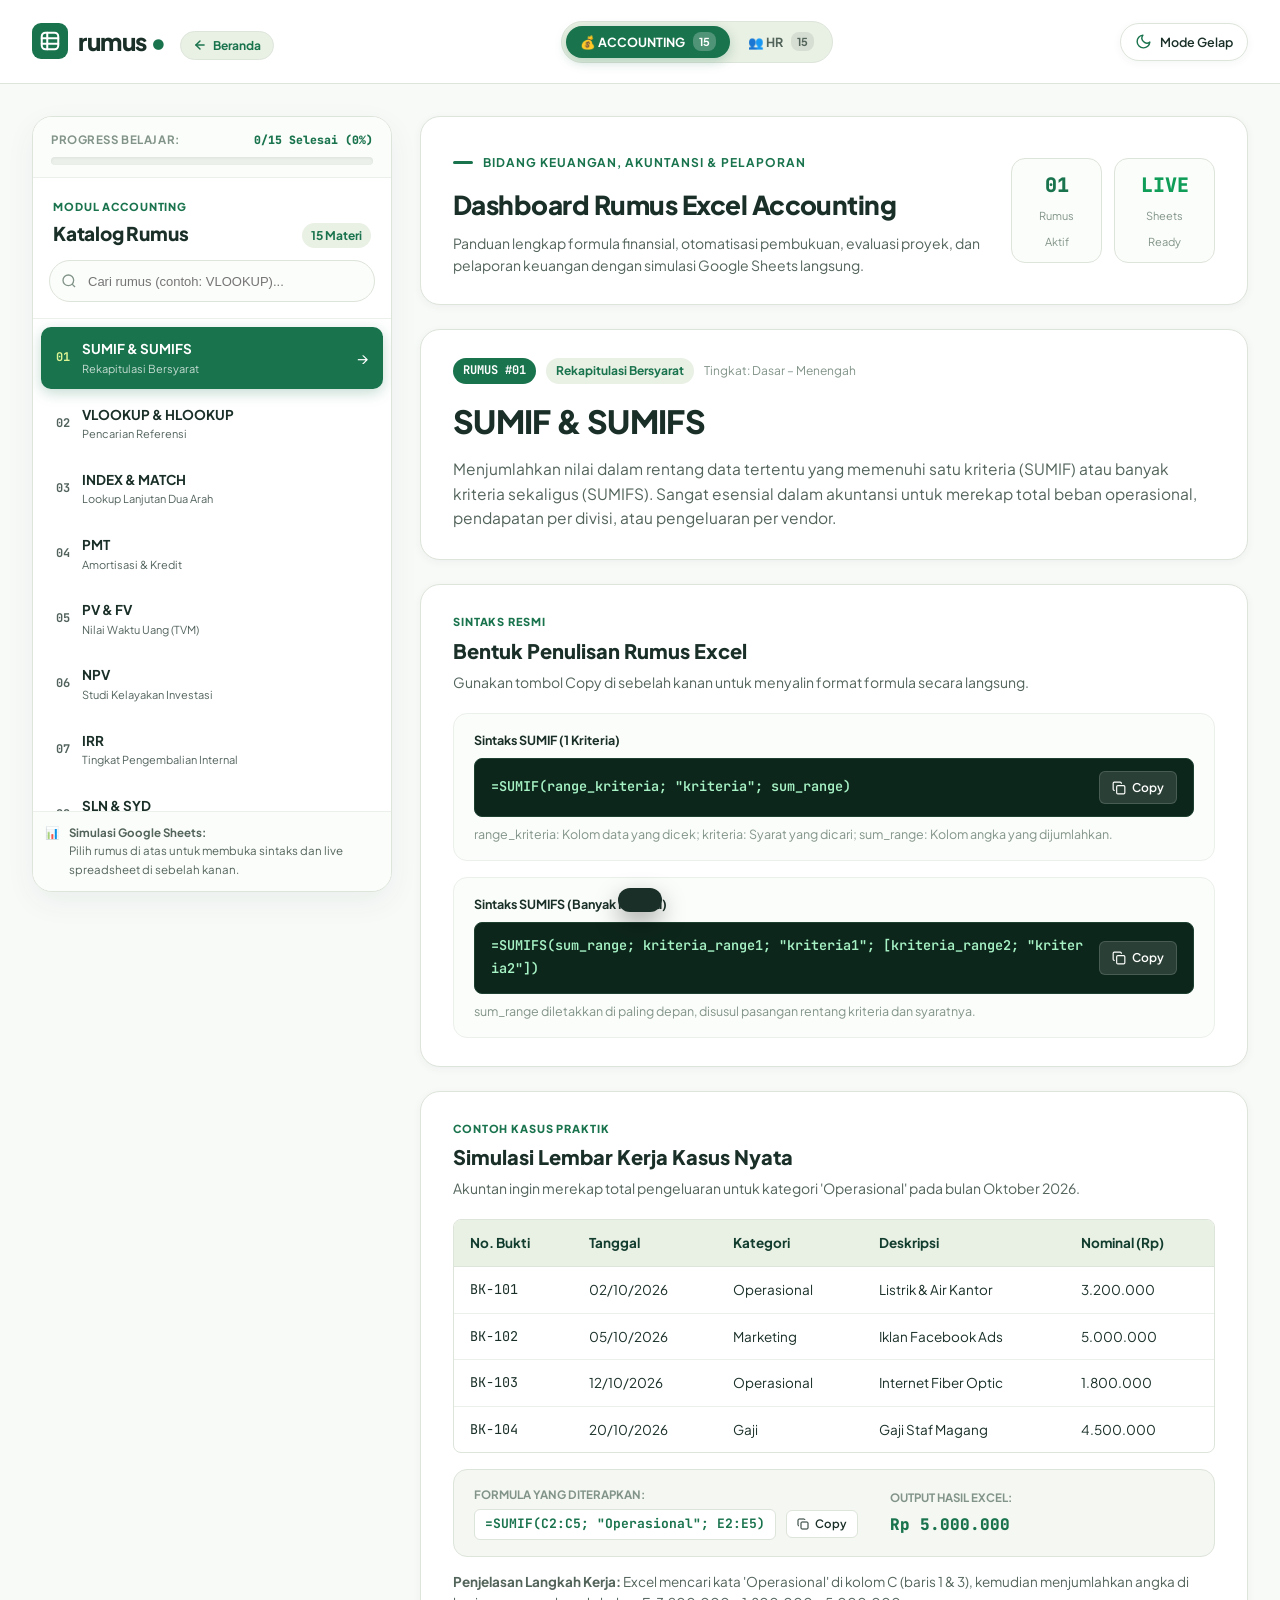
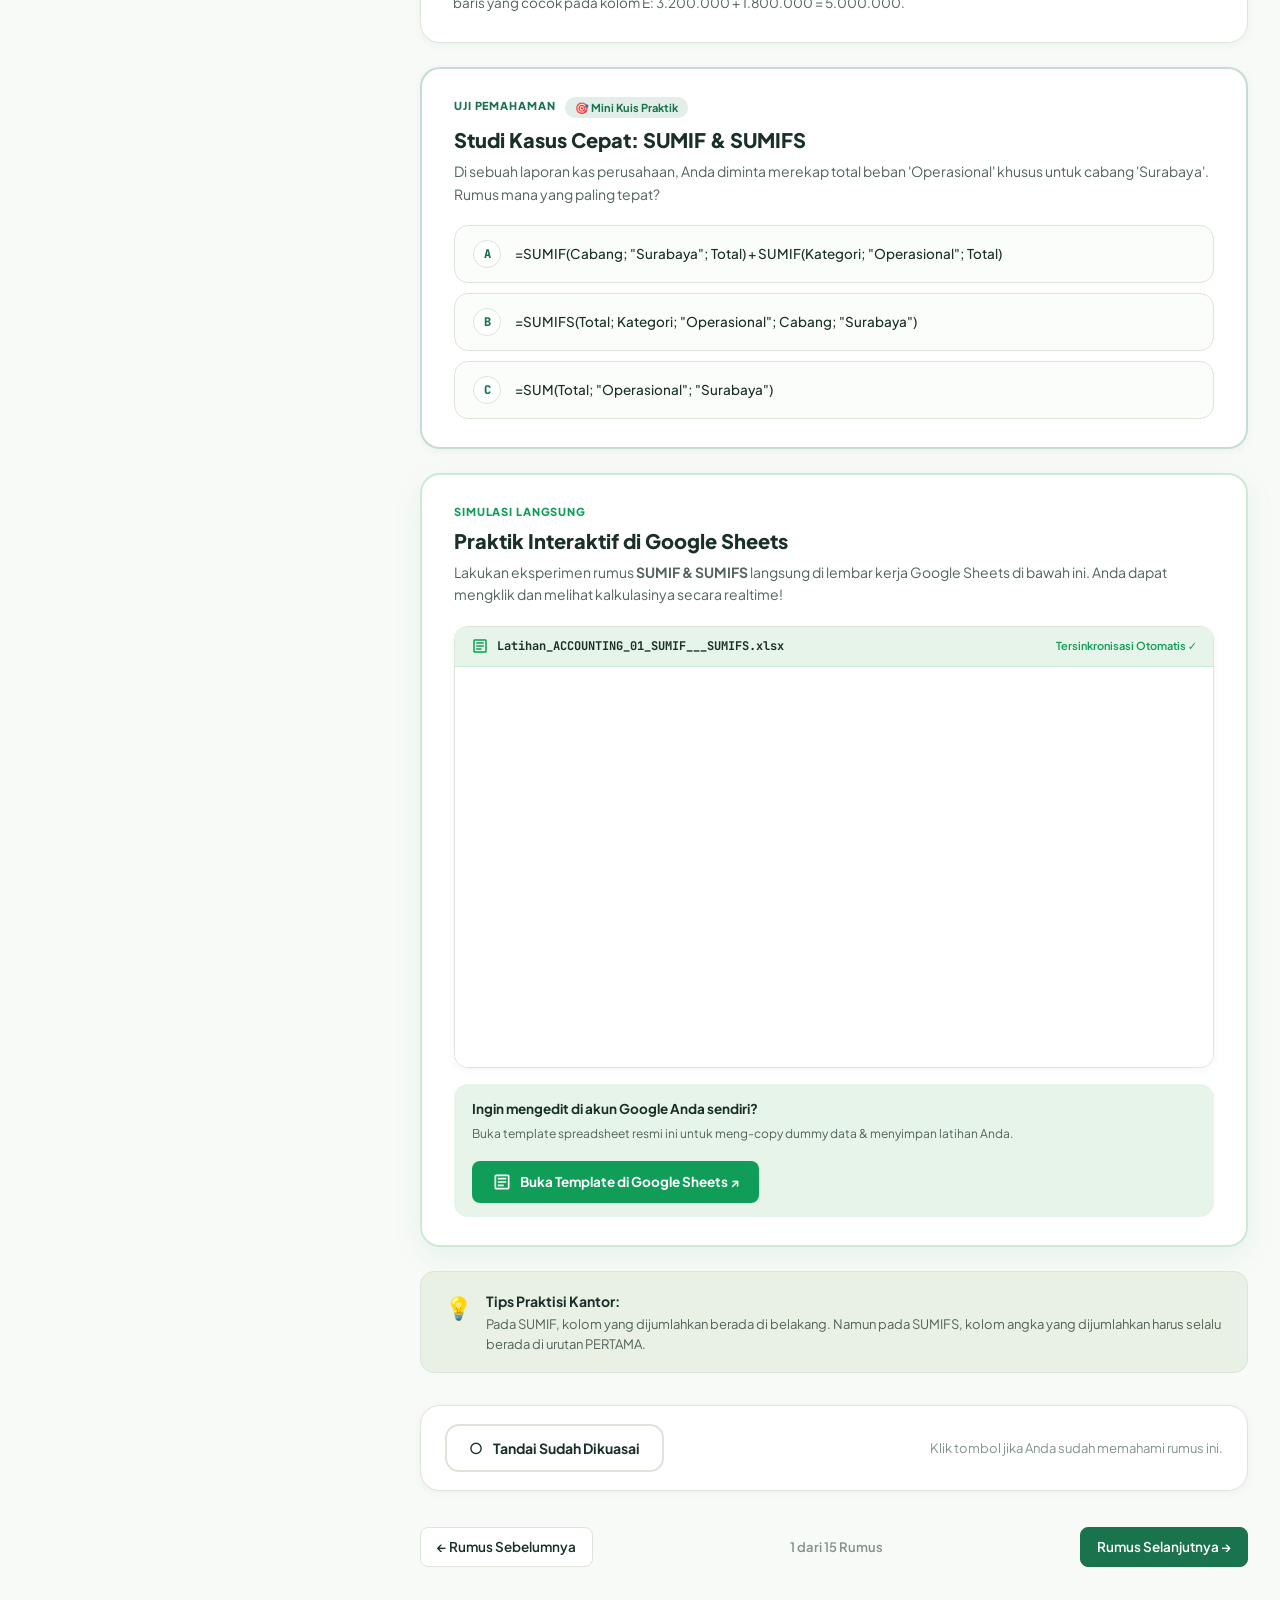
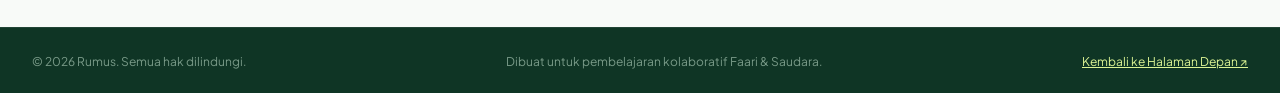
==== commit 158833a5: "feat: upgrade course dashboard with mobile hamburger menu, progress tracker, and 30 interactive mini" ====
--- a/course.html
+++ b/course.html
@@ -83,18 +83,17 @@
           <span class="theme-label" id="themeLabelText">Mode Gelap</span>
         </button>
 
-        <!-- Mobile Sidebar Toggle -->
-        <button class="btn btn--outline btn--sm sidebar-mobile-toggle" id="sidebarToggle" aria-label="Buka daftar rumus">
-          <svg width="16" height="16" viewBox="0 0 24 24" fill="none" stroke="currentColor" stroke-width="2">
-            <line x1="3" y1="12" x2="21" y2="12"></line>
-            <line x1="3" y1="6" x2="21" y2="6"></line>
-            <line x1="3" y1="18" x2="21" y2="18"></line>
-          </svg>
-          <span>Daftar Rumus</span>
+        <!-- Mobile Sidebar Hamburger Toggle -->
+        <button class="btn btn--outline btn--sm sidebar-mobile-toggle" id="sidebarToggle" aria-label="Buka menu daftar rumus" aria-expanded="false">
+          <span class="hamburger-icon" aria-hidden="true">☰</span>
+          <span class="toggle-text">Daftar Rumus</span>
         </button>
       </div>
     </div>
   </header>
+
+  <!-- Mobile Sidebar Backdrop Overlay -->
+  <div class="sidebar-backdrop" id="sidebarBackdrop" aria-hidden="true"></div>
 
   <!-- ================= 2. MAIN DASHBOARD WORKBENCH ================= -->
   <main class="course-main">
@@ -102,8 +101,19 @@
       
       <!-- ================= LEFT SIDEBAR (STICKY SEARCH + FORMULA LIST) ================= -->
       <aside class="sidebar" id="dashboardSidebar">
-        <!-- Sticky Search Header -->
+        <!-- Sticky Search Header & Progress Bar -->
         <div class="sidebar__top-sticky">
+          <!-- Progress Tracker (LocalStorage) -->
+          <div id="progress-container" class="progress-box">
+            <div class="progress-box__header">
+              <span class="progress-box__label">Progress Belajar:</span>
+              <span id="progress-text" class="progress-box__count">0/15 Selesai (0%)</span>
+            </div>
+            <div class="progress-track" role="progressbar" aria-valuenow="0" aria-valuemin="0" aria-valuemax="100">
+              <div id="progress-bar-fill" class="progress-bar-fill" style="width: 0%;"></div>
+            </div>
+          </div>
+
           <div class="sidebar__header">
             <div class="sidebar__title-wrap">
               <span class="sidebar__subtitle" id="sidebarCategoryLabel">MODUL ACCOUNTING</span>
--- a/style.css
+++ b/style.css
@@ -2169,23 +2169,333 @@
   flex-wrap: wrap;
 }
 
-@media (max-width: 900px) {
+/* ==========================================================
+   13. PROGRESS TRACKER STYLES (LOCALSTORAGE)
+   ========================================================== */
+.progress-box {
+  padding: 14px 18px 12px;
+  background: var(--c-surface-subtle);
+  border-bottom: 1px solid var(--c-border-light);
+}
+
+.progress-box__header {
+  display: flex;
+  justify-content: space-between;
+  align-items: center;
+  margin-bottom: 8px;
+  font-size: 11.5px;
+}
+
+.progress-box__label {
+  font-weight: 700;
+  color: var(--c-text-muted);
+  text-transform: uppercase;
+  letter-spacing: 0.05em;
+}
+
+.progress-box__count {
+  font-weight: 800;
+  font-family: var(--font-mono);
+  color: var(--c-primary);
+}
+
+.progress-track {
+  width: 100%;
+  height: 8px;
+  background: var(--c-border-light);
+  border-radius: var(--radius-pill);
+  overflow: hidden;
+  box-shadow: inset 0 1px 3px rgba(0, 0, 0, 0.06);
+}
+
+.progress-bar-fill {
+  height: 100%;
+  width: 0%;
+  background: linear-gradient(90deg, var(--c-primary), #2ec17b);
+  border-radius: var(--radius-pill);
+  transition: width 0.4s cubic-bezier(0.4, 0, 0.2, 1);
+}
+
+.sidebar__item .badge-done {
+  margin-left: 6px;
+  font-size: 12px;
+  line-height: 1;
+}
+
+/* Formula Completion Bar (Mark as Done Button) */
+.formula-completion-bar {
+  display: flex;
+  align-items: center;
+  justify-content: space-between;
+  gap: 16px;
+  padding: 18px 24px;
+  background: var(--c-surface);
+  border: 1.5px solid var(--c-border);
+  border-radius: var(--radius-lg);
+  box-shadow: var(--shadow-sm);
+  margin-top: 8px;
+  flex-wrap: wrap;
+}
+
+.mark-done-btn {
+  display: inline-flex;
+  align-items: center;
+  gap: 10px;
+  padding: 10px 22px;
+  border-radius: var(--radius-md);
+  font-size: 14px;
+  font-weight: 700;
+  background: var(--c-surface);
+  color: var(--c-text-main);
+  border: 2px solid var(--c-border);
+  cursor: pointer;
+  transition: all 0.25s ease;
+}
+
+.mark-done-btn:hover {
+  border-color: var(--c-primary);
+  color: var(--c-primary);
+  background: var(--c-sage-card);
+  transform: translateY(-1px);
+}
+
+.mark-done-btn.is-completed {
+  background: var(--c-primary);
+  border-color: var(--c-primary);
+  color: #ffffff;
+  box-shadow: 0 4px 16px rgba(25, 115, 77, 0.35);
+}
+
+.mark-done-btn.is-completed:hover {
+  background: var(--c-primary-hover);
+  border-color: var(--c-primary-hover);
+}
+
+.mark-done-icon {
+  font-size: 15px;
+}
+
+.completion-note {
+  font-size: 13px;
+  color: var(--c-text-muted);
+}
+
+/* ==========================================================
+   14. INTERACTIVE MINI QUIZ STYLING
+   ========================================================== */
+.mini-quiz-container {
+  border: 2px solid rgba(25, 115, 77, 0.25);
+  position: relative;
+  overflow: hidden;
+}
+
+.quiz-badge-wrap {
+  display: flex;
+  align-items: center;
+  gap: 10px;
+  margin-bottom: 6px;
+}
+
+.quiz-pill {
+  font-size: 11px;
+  font-weight: 700;
+  background: rgba(25, 115, 77, 0.12);
+  color: var(--c-primary);
+  padding: 2px 10px;
+  border-radius: var(--radius-pill);
+}
+
+.quiz-options-list {
+  display: flex;
+  flex-direction: column;
+  gap: 10px;
+  margin-top: 16px;
+}
+
+.quiz-option-btn {
+  display: flex;
+  align-items: center;
+  gap: 14px;
+  padding: 14px 18px;
+  border-radius: var(--radius-md);
+  border: 1.5px solid var(--c-border);
+  background: var(--c-surface-subtle);
+  color: var(--c-text-main);
+  font-size: 13.5px;
+  font-weight: 500;
+  text-align: left;
+  cursor: pointer;
+  transition: all 0.2s ease;
+  width: 100%;
+}
+
+.quiz-option-btn:hover:not(:disabled) {
+  border-color: var(--c-primary);
+  background: var(--c-sage-card);
+  transform: translateX(4px);
+}
+
+.option-marker {
+  width: 28px;
+  height: 28px;
+  border-radius: 50%;
+  background: var(--c-surface);
+  border: 1.5px solid var(--c-border);
+  display: grid;
+  place-items: center;
+  font-size: 12px;
+  font-weight: 800;
+  font-family: var(--font-mono);
+  color: var(--c-primary);
+  flex-shrink: 0;
+  transition: all 0.2s ease;
+}
+
+.option-text {
+  flex: 1;
+  line-height: 1.5;
+}
+
+/* Correct Answer State */
+.quiz-option-btn.correct-answer {
+  background: rgba(16, 124, 65, 0.12) !important;
+  border-color: #107c41 !important;
+  color: #107c41 !important;
+  font-weight: 700 !important;
+}
+
+.quiz-option-btn.correct-answer .option-marker {
+  background: #107c41 !important;
+  color: #ffffff !important;
+  border-color: #107c41 !important;
+}
+
+/* Wrong Answer State */
+.quiz-option-btn.wrong-answer {
+  background: rgba(220, 38, 38, 0.1) !important;
+  border-color: #dc2626 !important;
+  color: #dc2626 !important;
+  font-weight: 700 !important;
+}
+
+.quiz-option-btn.wrong-answer .option-marker {
+  background: #dc2626 !important;
+  color: #ffffff !important;
+  border-color: #dc2626 !important;
+}
+
+.quiz-option-btn:disabled {
+  cursor: default;
+}
+
+/* Quiz Feedback Box */
+.quiz-feedback-box {
+  margin-top: 18px;
+  padding: 16px 20px;
+  background: var(--c-sage-card);
+  border: 1px solid var(--c-border);
+  border-radius: var(--radius-md);
+  animation: feedbackSlideIn 0.3s ease forwards;
+}
+
+@keyframes feedbackSlideIn {
+  from {
+    opacity: 0;
+    transform: translateY(-6px);
+  }
+  to {
+    opacity: 1;
+    transform: translateY(0);
+  }
+}
+
+.feedback-indicator {
+  display: flex;
+  align-items: center;
+  gap: 8px;
+  margin-bottom: 6px;
+}
+
+.feedback-icon {
+  font-size: 18px;
+}
+
+.feedback-title {
+  font-size: 14px;
+  color: var(--c-text-main);
+}
+
+.feedback-text {
+  font-size: 13.5px;
+  color: var(--c-text-body);
+  line-height: 1.6;
+}
+
+/* ==========================================================
+   15. RESPONSIVE SIDEBAR & MOBILE HAMBURGER MENU (MAX-WIDTH: 768PX)
+   ========================================================== */
+.hamburger-icon {
+  font-size: 18px;
+  line-height: 1;
+}
+
+.sidebar-backdrop {
+  display: none;
+  position: fixed;
+  inset: 0;
+  background: rgba(0, 0, 0, 0.5);
+  backdrop-filter: blur(2px);
+  z-index: 240;
+  opacity: 0;
+  pointer-events: none;
+  transition: opacity 0.3s ease;
+}
+
+@media (max-width: 768px) {
   .sidebar-mobile-toggle {
     display: inline-flex;
-  }
+    align-items: center;
+    gap: 8px;
+    padding: 0 12px;
+  }
+
+  .sidebar-backdrop.is-active {
+    display: block;
+    opacity: 1;
+    pointer-events: auto;
+  }
+
+  .page-course .dashboard-layout {
+    grid-template-columns: 1fr;
+  }
+
   .page-course .sidebar {
     position: fixed;
     top: var(--nav-h);
     left: 0;
     bottom: 0;
-    width: 320px;
-    z-index: 150;
+    width: 310px;
+    max-width: 86vw;
+    z-index: 250;
     max-height: none;
+    height: calc(100vh - var(--nav-h));
     transform: translateX(-100%);
     transition: transform 0.3s cubic-bezier(0.4, 0, 0.2, 1);
-    box-shadow: 10px 0 30px rgba(0, 0, 0, 0.35);
-  }
+    box-shadow: 10px 0 32px rgba(0, 0, 0, 0.4);
+    background: var(--c-surface);
+  }
+
   .page-course .sidebar.is-open {
     transform: translateX(0);
   }
-}
+
+  .formula-completion-bar {
+    flex-direction: column;
+    align-items: stretch;
+    text-align: center;
+  }
+
+  .mark-done-btn {
+    justify-content: center;
+  }
+}
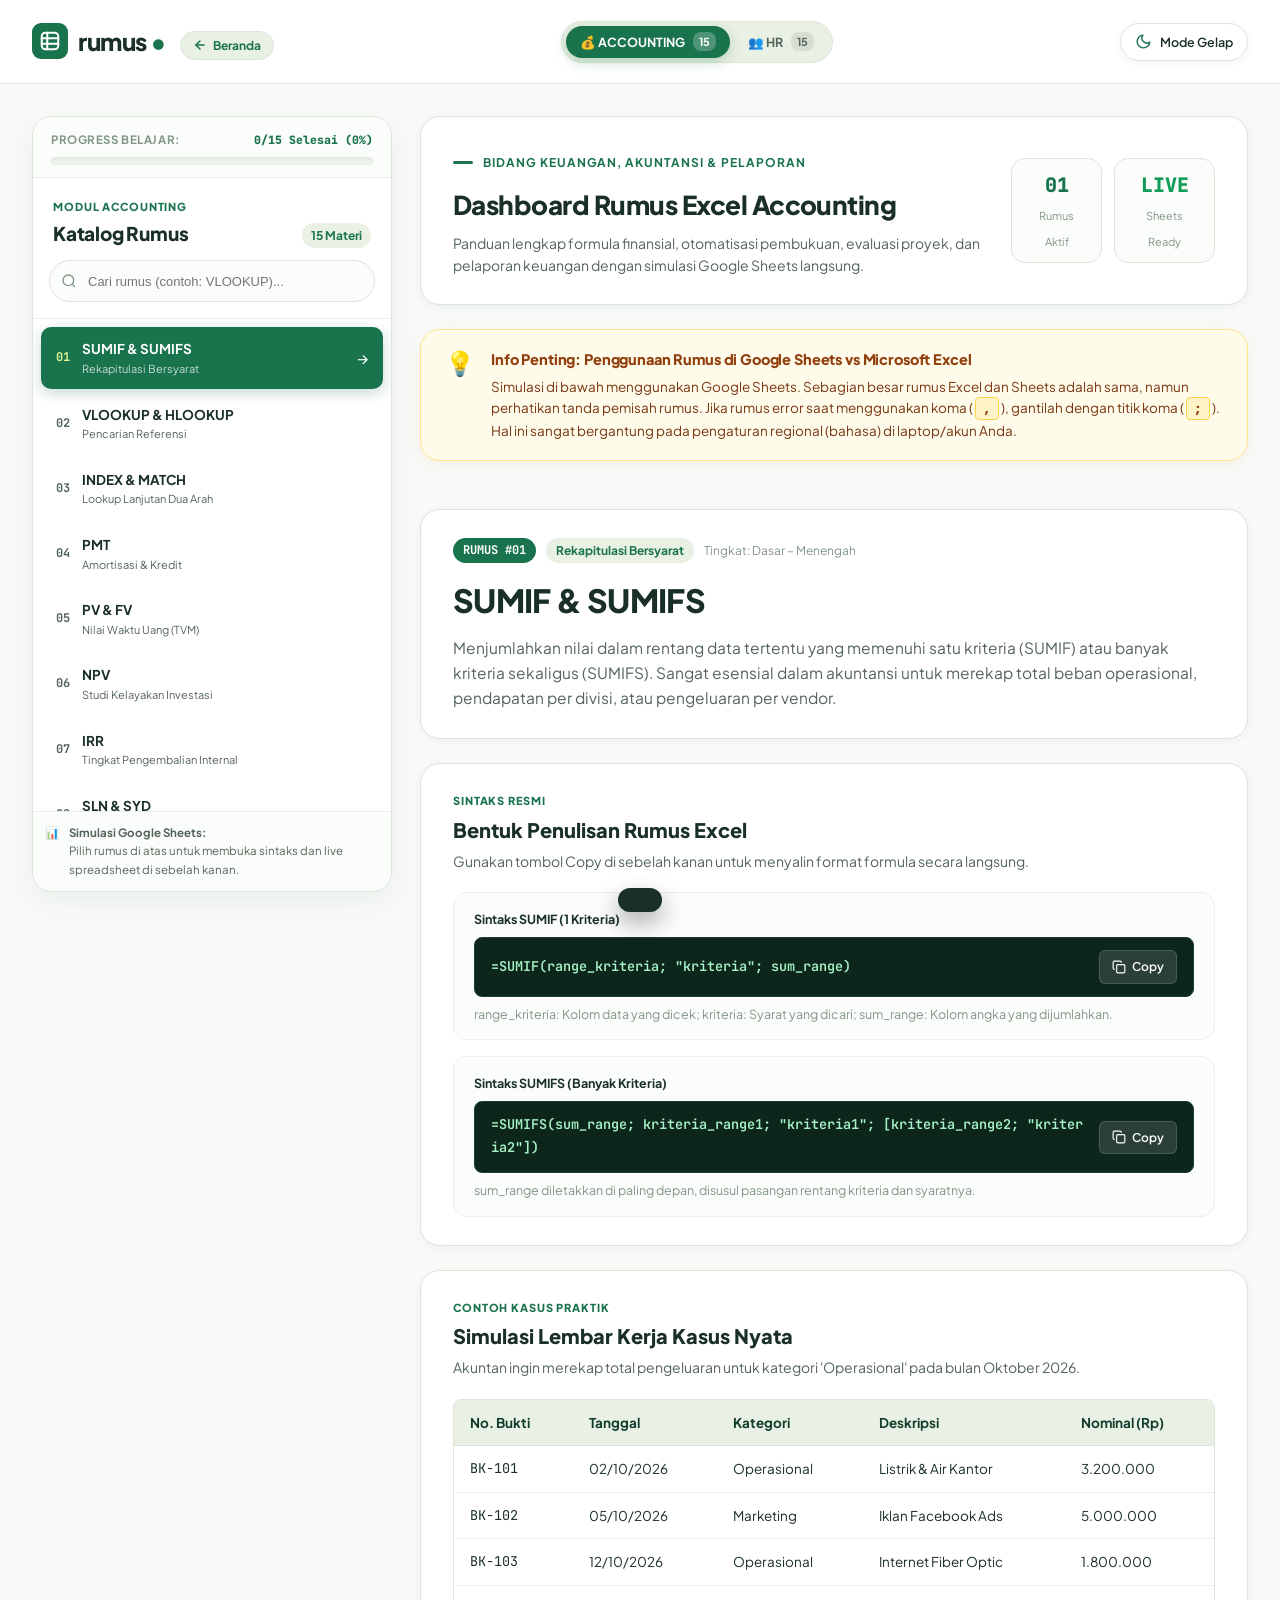
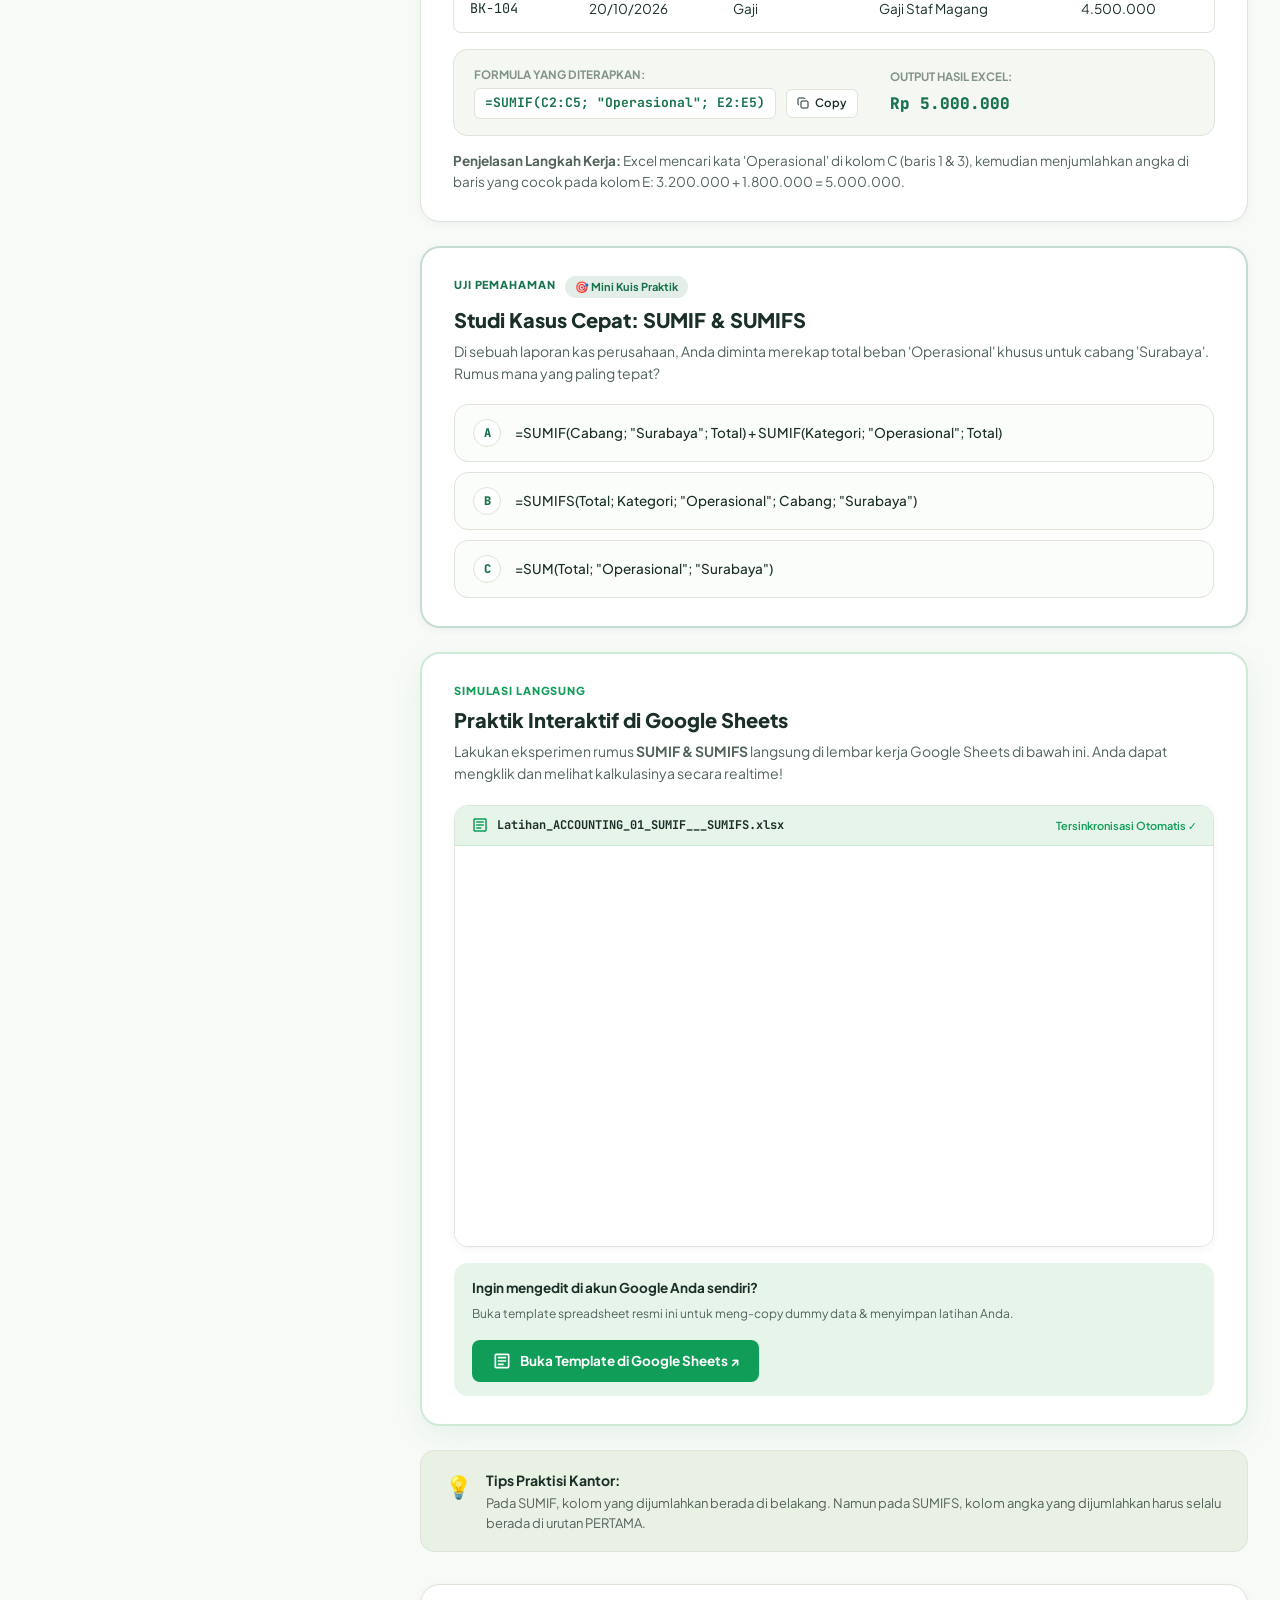
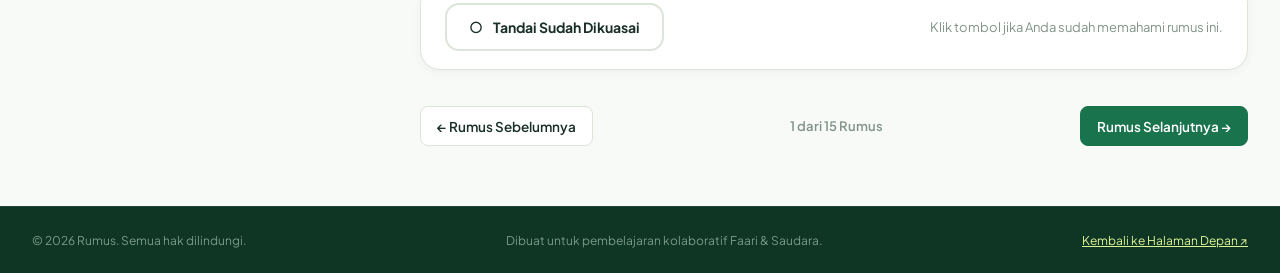
==== commit f9a5eb9e: "feat: integrate live Google Sheets template with auto-copy link and add Excel vs Sheets syntax notic" ====
--- a/course.html
+++ b/course.html
@@ -184,6 +184,17 @@
           </div>
         </div>
 
+        <!-- Informational Banner: Perbedaan Sintaks Excel vs Google Sheets -->
+        <aside class="syntax-notice-banner" role="alert" aria-label="Informasi Perbedaan Sintaks Excel dan Google Sheets">
+          <div class="syntax-notice-banner__icon">💡</div>
+          <div class="syntax-notice-banner__content">
+            <strong class="syntax-notice-banner__title">Info Penting: Penggunaan Rumus di Google Sheets vs Microsoft Excel</strong>
+            <p class="syntax-notice-banner__text">
+              Simulasi di bawah menggunakan Google Sheets. Sebagian besar rumus Excel dan Sheets adalah sama, namun perhatikan tanda pemisah rumus. Jika rumus error saat menggunakan koma ( <code>,</code> ), gantilah dengan titik koma ( <code>;</code> ). Hal ini sangat bergantung pada pengaturan regional (bahasa) di laptop/akun Anda.
+            </p>
+          </div>
+        </aside>
+
         <!-- Formula Detail Container (Dynamic Content) -->
         <article class="formula-view" id="formulaDetailContainer">
           <!-- Populated by script.js -->
--- a/style.css
+++ b/style.css
@@ -2499,3 +2499,85 @@
     justify-content: center;
   }
 }
+
+
+/* ==========================================================
+   16. EXCEL VS GOOGLE SHEETS SYNTAX NOTICE BANNER
+   ========================================================== */
+.syntax-notice-banner {
+  display: flex;
+  align-items: flex-start;
+  gap: 16px;
+  padding: 18px 24px;
+  background: #fffbeb;
+  border: 1.5px solid #fde68a;
+  border-radius: var(--radius-lg);
+  color: #78350f;
+  box-shadow: 0 4px 16px rgba(217, 119, 6, 0.08);
+  margin-bottom: 24px;
+  transition: var(--theme-transition);
+}
+
+.syntax-notice-banner__icon {
+  font-size: 24px;
+  line-height: 1;
+  flex-shrink: 0;
+  margin-top: 2px;
+}
+
+.syntax-notice-banner__content {
+  flex: 1;
+}
+
+.syntax-notice-banner__title {
+  display: block;
+  font-size: 14.5px;
+  font-weight: 800;
+  color: #92400e;
+  margin-bottom: 4px;
+  letter-spacing: -0.01em;
+}
+
+.syntax-notice-banner__text {
+  font-size: 13.5px;
+  line-height: 1.6;
+  color: #78350f;
+  margin: 0;
+}
+
+.syntax-notice-banner__text code {
+  font-family: var(--font-mono);
+  font-weight: 800;
+  background: #fef3c7;
+  border: 1px solid #fcd34d;
+  color: #92400e;
+  padding: 2px 7px;
+  border-radius: 4px;
+  font-size: 13px;
+}
+
+/* Dark Mode Overrides for Syntax Notice Banner */
+html.dark-mode .syntax-notice-banner,
+body.dark-mode .syntax-notice-banner {
+  background: #231c0e;
+  border-color: #5c4415;
+  color: #fef3c7;
+  box-shadow: 0 4px 20px rgba(0, 0, 0, 0.35);
+}
+
+html.dark-mode .syntax-notice-banner__title,
+body.dark-mode .syntax-notice-banner__title {
+  color: #fde047;
+}
+
+html.dark-mode .syntax-notice-banner__text,
+body.dark-mode .syntax-notice-banner__text {
+  color: #fef08a;
+}
+
+html.dark-mode .syntax-notice-banner__text code,
+body.dark-mode .syntax-notice-banner__text code {
+  background: #38280b;
+  border-color: #785a1a;
+  color: #fef08a;
+}
